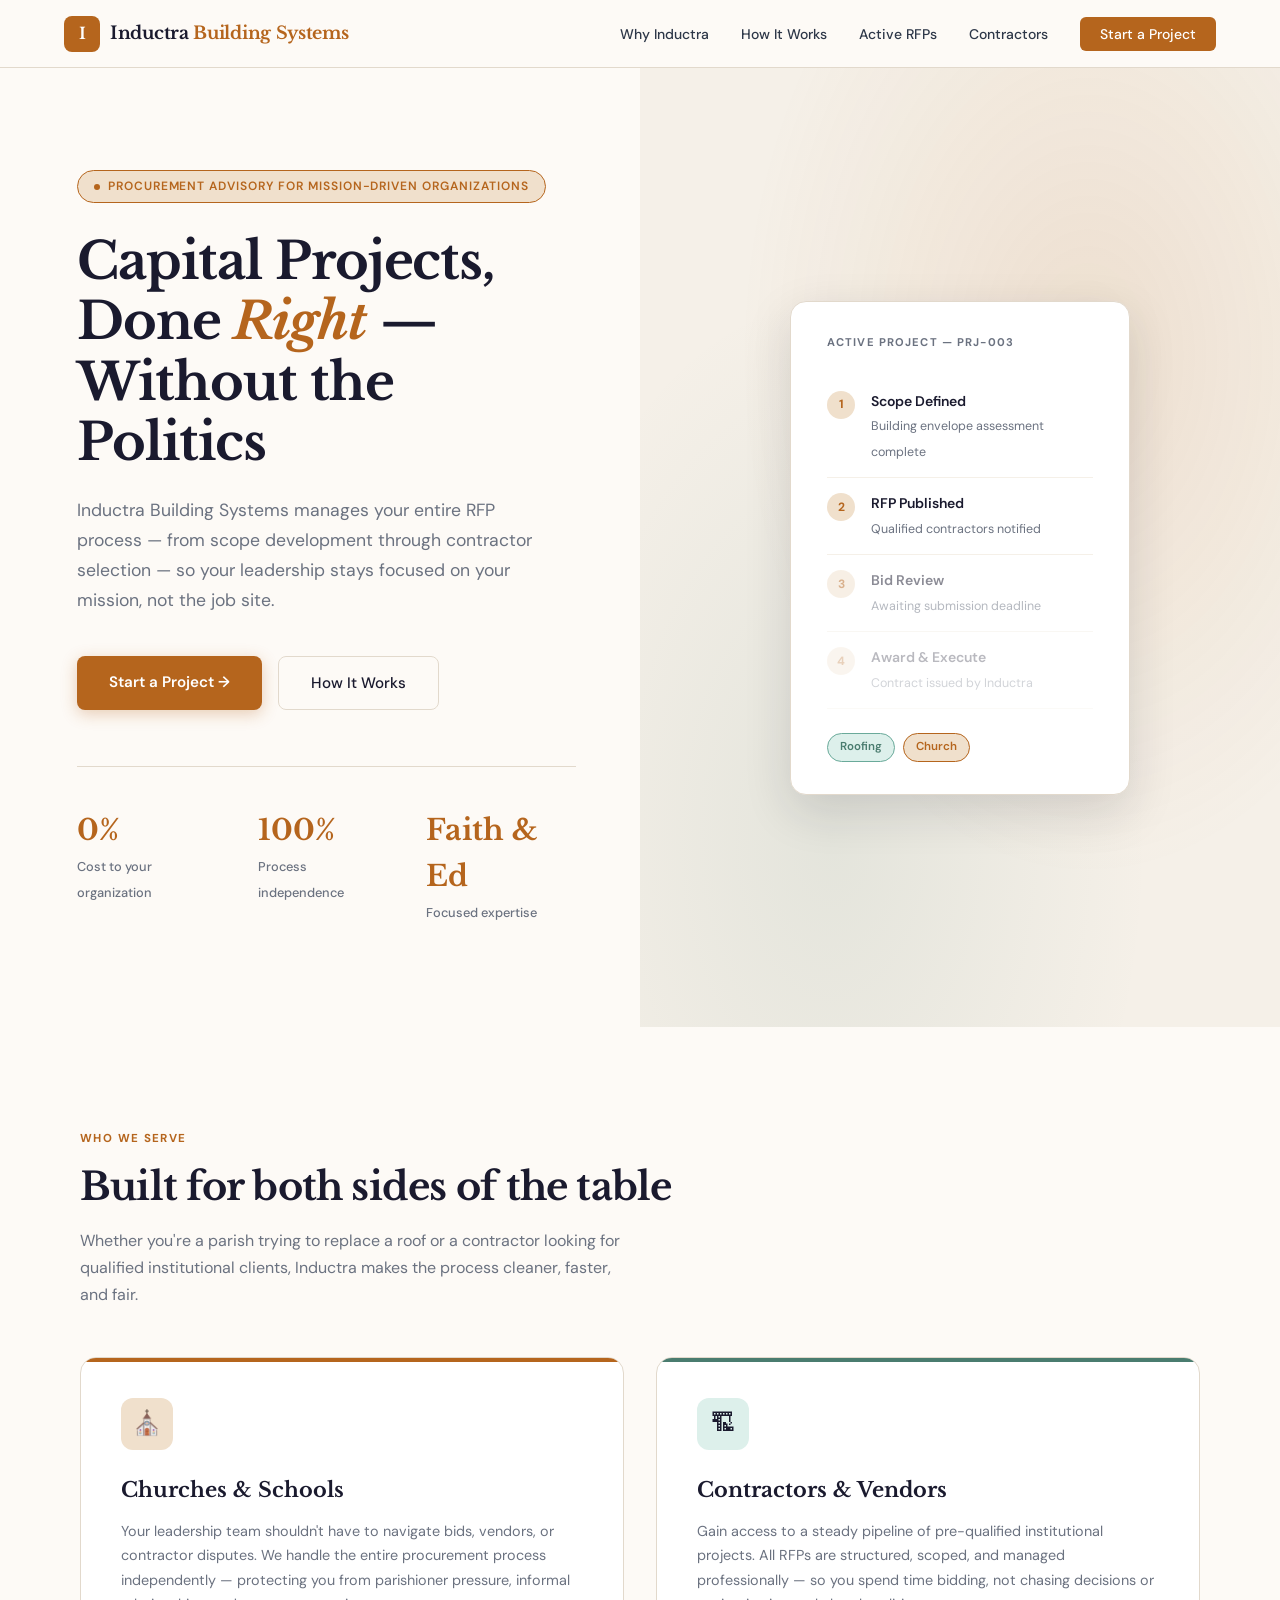
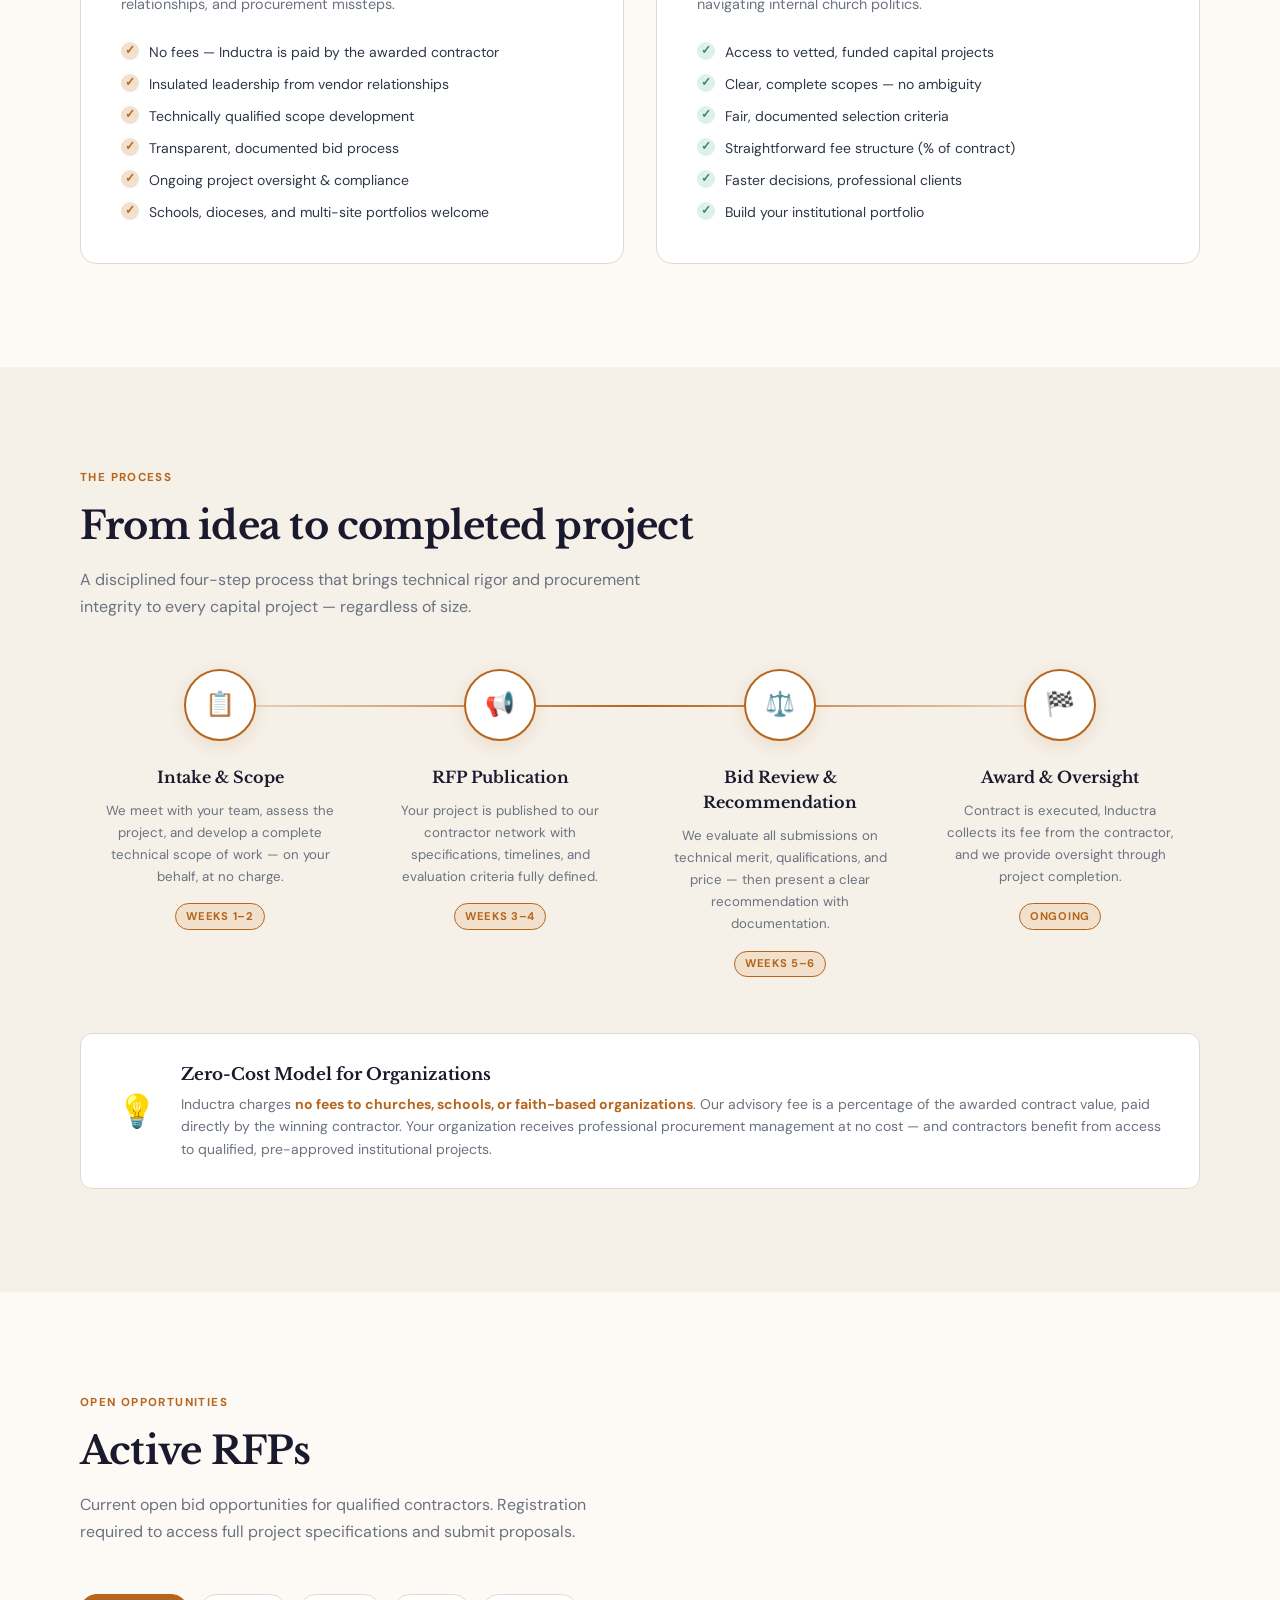
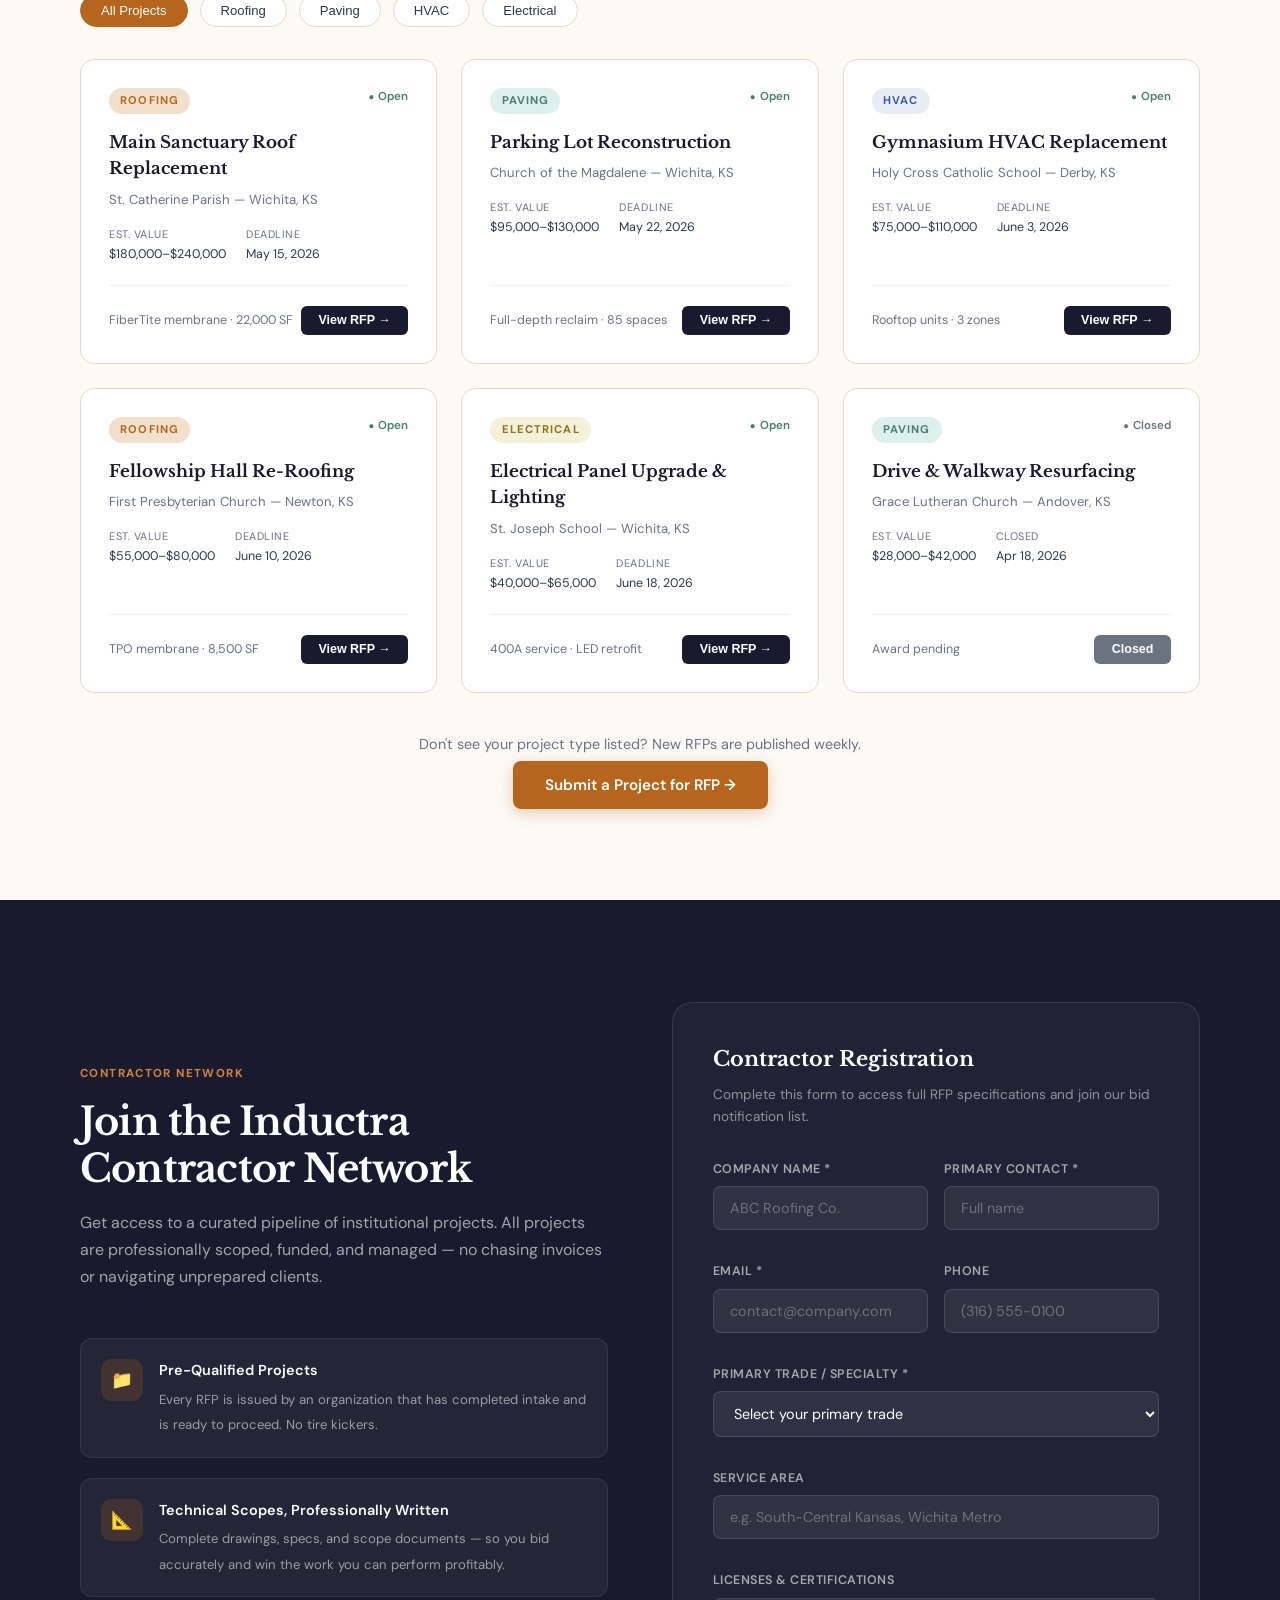
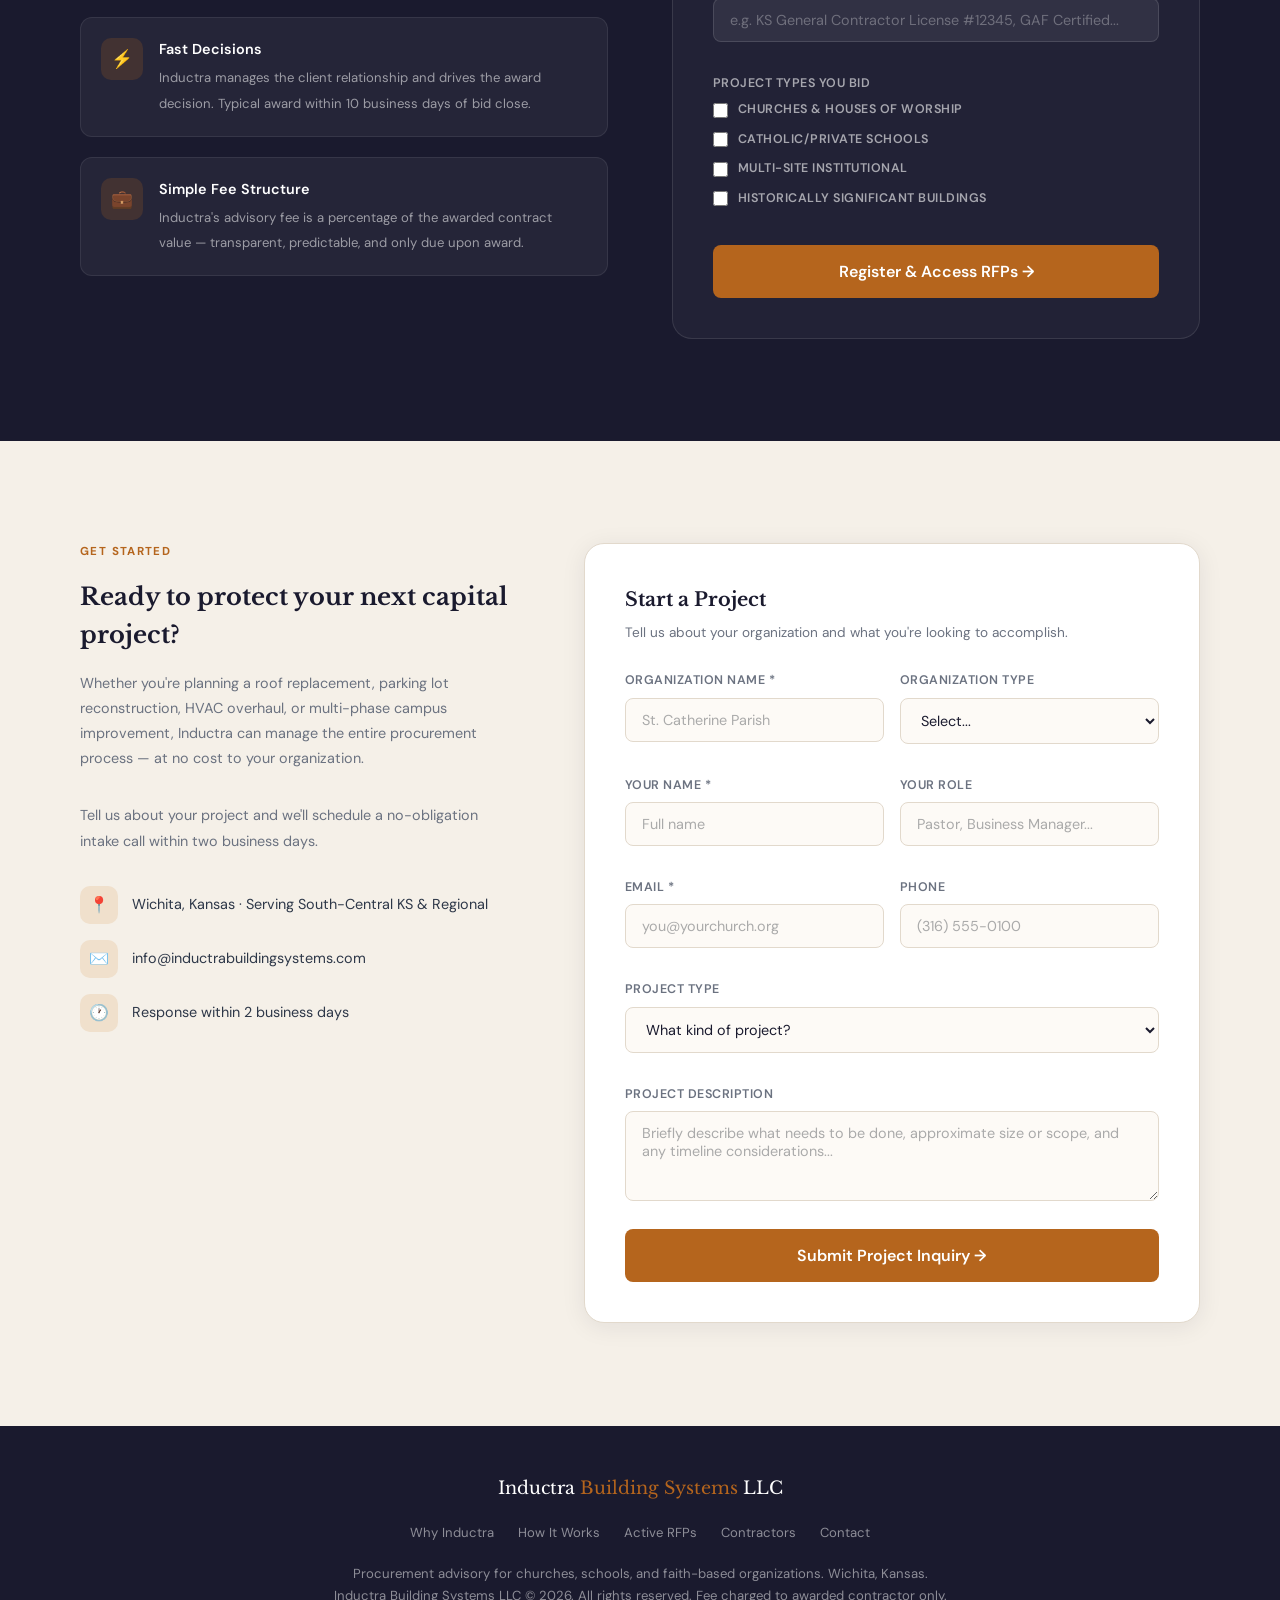
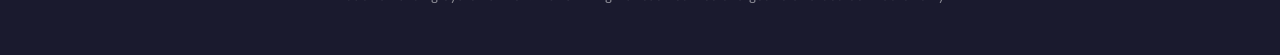
==== index.html @ 3a4c7fd3 "Rename inductra.html to index.html" ====
<!DOCTYPE html>
<html lang="en">
<head>
<meta charset="UTF-8">
<meta name="viewport" content="width=device-width, initial-scale=1.0">
<title>Inductra Building Systems | Procurement Advisory for Faith & Education</title>
<link href="https://fonts.googleapis.com/css2?family=Libre+Baskerville:ital,wght@0,400;0,700;1,400&family=DM+Sans:ital,opsz,wght@0,9..40,300;0,9..40,400;0,9..40,500;0,9..40,600;1,9..40,300&display=swap" rel="stylesheet">
<style>
  :root {
    --ink: #1a1a2e;
    --slate: #2d3748;
    --warm-white: #fdfaf6;
    --cream: #f5f0e8;
    --copper: #b5651d;
    --copper-light: #d4843a;
    --copper-pale: #f0e0cc;
    --sage: #4a7c6f;
    --sage-light: #6aaa9a;
    --sage-pale: #ddf0eb;
    --sand: #e8dcc8;
    --text-muted: #6b7280;
    --border: #e2d9cc;
    --shadow: 0 4px 24px rgba(26,26,46,0.08);
    --shadow-lg: 0 16px 48px rgba(26,26,46,0.14);
  }

  *, *::before, *::after { box-sizing: border-box; margin: 0; padding: 0; }

  html { scroll-behavior: smooth; }

  body {
    font-family: 'DM Sans', sans-serif;
    background: var(--warm-white);
    color: var(--ink);
    line-height: 1.6;
    overflow-x: hidden;
  }

  /* ─── NAV ─── */
  nav {
    position: fixed; top: 0; left: 0; right: 0; z-index: 100;
    background: rgba(253,250,246,0.94);
    backdrop-filter: blur(12px);
    border-bottom: 1px solid var(--border);
    padding: 0 clamp(1.5rem, 5vw, 4rem);
    height: 68px;
    display: flex; align-items: center; justify-content: space-between;
  }
  .nav-logo {
    display: flex; align-items: center; gap: 10px;
    text-decoration: none;
  }
  .nav-logo-mark {
    width: 36px; height: 36px;
    background: var(--copper);
    border-radius: 8px;
    display: flex; align-items: center; justify-content: center;
    color: #fff;
    font-family: 'Libre Baskerville', serif;
    font-size: 16px; font-weight: 700;
    letter-spacing: -0.5px;
  }
  .nav-logo-text {
    font-family: 'Libre Baskerville', serif;
    font-size: 1.1rem; font-weight: 700;
    color: var(--ink); letter-spacing: -0.3px;
  }
  .nav-logo-text span { color: var(--copper); }
  .nav-links {
    display: flex; align-items: center; gap: 2rem;
    list-style: none;
  }
  .nav-links a {
    text-decoration: none; color: var(--slate);
    font-size: 0.875rem; font-weight: 500;
    transition: color 0.2s;
  }
  .nav-links a:hover { color: var(--copper); }
  .nav-cta {
    background: var(--copper); color: #fff !important;
    padding: 0.5rem 1.25rem; border-radius: 6px;
    transition: background 0.2s !important;
  }
  .nav-cta:hover { background: var(--copper-light) !important; color: #fff !important; }

  /* ─── HERO ─── */
  #home {
    min-height: 100vh;
    padding: 68px 0 0;
    display: grid;
    grid-template-columns: 1fr 1fr;
    position: relative;
    overflow: hidden;
  }
  .hero-left {
    padding: clamp(4rem, 8vw, 7rem) clamp(2rem, 5vw, 5rem) clamp(4rem, 8vw, 7rem) clamp(2rem, 6vw, 7rem);
    display: flex; flex-direction: column; justify-content: center;
    position: relative; z-index: 2;
  }
  .hero-eyebrow {
    display: inline-flex; align-items: center; gap: 8px;
    background: var(--copper-pale); border: 1px solid var(--copper);
    color: var(--copper); border-radius: 100px;
    padding: 0.35rem 1rem; font-size: 0.75rem; font-weight: 600;
    letter-spacing: 0.08em; text-transform: uppercase;
    margin-bottom: 1.75rem;
    width: fit-content;
    opacity: 0; animation: fadeUp 0.7s 0.1s forwards;
  }
  .hero-eyebrow::before {
    content: ''; width: 6px; height: 6px;
    background: var(--copper); border-radius: 50%;
  }
  .hero-h1 {
    font-family: 'Libre Baskerville', serif;
    font-size: clamp(2.4rem, 4vw, 3.6rem);
    line-height: 1.18; letter-spacing: -0.02em;
    color: var(--ink); margin-bottom: 1.5rem;
    opacity: 0; animation: fadeUp 0.7s 0.2s forwards;
  }
  .hero-h1 em { color: var(--copper); font-style: italic; }
  .hero-sub {
    font-size: 1.1rem; line-height: 1.7;
    color: var(--text-muted); max-width: 460px;
    margin-bottom: 2.5rem;
    opacity: 0; animation: fadeUp 0.7s 0.35s forwards;
  }
  .hero-actions {
    display: flex; gap: 1rem; flex-wrap: wrap;
    opacity: 0; animation: fadeUp 0.7s 0.45s forwards;
  }
  .btn-primary {
    background: var(--copper); color: #fff;
    padding: 0.875rem 2rem; border-radius: 8px;
    font-size: 0.95rem; font-weight: 600;
    text-decoration: none; border: none; cursor: pointer;
    transition: background 0.2s, transform 0.15s, box-shadow 0.2s;
    box-shadow: 0 4px 16px rgba(181,101,29,0.3);
  }
  .btn-primary:hover { background: var(--copper-light); transform: translateY(-1px); box-shadow: 0 6px 20px rgba(181,101,29,0.4); }
  .btn-secondary {
    background: transparent; color: var(--ink);
    padding: 0.875rem 2rem; border-radius: 8px;
    font-size: 0.95rem; font-weight: 500;
    text-decoration: none; border: 1.5px solid var(--border);
    cursor: pointer; transition: border-color 0.2s, background 0.2s;
  }
  .btn-secondary:hover { border-color: var(--copper); background: var(--copper-pale); }

  .hero-stats {
    display: flex; gap: 2.5rem; margin-top: 3.5rem; padding-top: 2.5rem;
    border-top: 1px solid var(--border);
    opacity: 0; animation: fadeUp 0.7s 0.55s forwards;
  }
  .stat-item {}
  .stat-num {
    font-family: 'Libre Baskerville', serif;
    font-size: 1.8rem; font-weight: 700; color: var(--copper);
    display: block;
  }
  .stat-label { font-size: 0.8rem; color: var(--text-muted); font-weight: 500; }

  .hero-right {
    background: var(--cream);
    position: relative; overflow: hidden;
    display: flex; align-items: center; justify-content: center;
  }
  .hero-right::before {
    content: '';
    position: absolute; inset: 0;
    background:
      radial-gradient(ellipse at 70% 30%, rgba(181,101,29,0.12) 0%, transparent 55%),
      radial-gradient(ellipse at 30% 80%, rgba(74,124,111,0.1) 0%, transparent 50%);
  }
  .hero-visual {
    position: relative; z-index: 2;
    padding: 3rem;
    opacity: 0; animation: fadeIn 1s 0.6s forwards;
  }
  .process-card {
    background: #fff; border-radius: 16px;
    box-shadow: var(--shadow-lg);
    padding: 2rem 2.25rem; width: 340px;
    border: 1px solid var(--border);
  }
  .process-card-title {
    font-size: 0.7rem; font-weight: 700; letter-spacing: 0.1em;
    text-transform: uppercase; color: var(--text-muted);
    margin-bottom: 1.5rem;
  }
  .process-step {
    display: flex; align-items: flex-start; gap: 1rem;
    padding: 0.875rem 0;
    border-bottom: 1px solid var(--cream);
  }
  .process-step:last-child { border-bottom: none; padding-bottom: 0; }
  .step-num {
    width: 28px; height: 28px; border-radius: 50%;
    background: var(--copper-pale); color: var(--copper);
    font-size: 0.75rem; font-weight: 700;
    display: flex; align-items: center; justify-content: center;
    flex-shrink: 0; margin-top: 1px;
  }
  .step-text strong { display: block; font-size: 0.875rem; font-weight: 600; color: var(--ink); }
  .step-text span { font-size: 0.78rem; color: var(--text-muted); }
  .badge-row {
    display: flex; gap: 0.5rem; margin-top: 1.5rem;
  }
  .badge {
    background: var(--sage-pale); color: var(--sage);
    border: 1px solid var(--sage-light);
    padding: 0.25rem 0.75rem; border-radius: 100px;
    font-size: 0.72rem; font-weight: 600;
  }
  .badge.copper { background: var(--copper-pale); color: var(--copper); border-color: var(--copper); }

  /* ─── SECTION BASE ─── */
  section { padding: clamp(4rem, 8vw, 7rem) clamp(1.5rem, 5vw, 4rem); }
  .section-inner { max-width: 1120px; margin: 0 auto; }
  .section-eyebrow {
    font-size: 0.72rem; font-weight: 700; letter-spacing: 0.12em;
    text-transform: uppercase; color: var(--copper);
    margin-bottom: 1rem;
  }
  .section-h2 {
    font-family: 'Libre Baskerville', serif;
    font-size: clamp(1.9rem, 3vw, 2.7rem);
    line-height: 1.22; letter-spacing: -0.02em;
    color: var(--ink); margin-bottom: 1rem;
  }
  .section-sub {
    font-size: 1rem; color: var(--text-muted);
    max-width: 560px; line-height: 1.7;
    margin-bottom: 3rem;
  }

  /* ─── VALUE PROPS ─── */
  #about { background: var(--warm-white); }
  .audience-grid {
    display: grid; grid-template-columns: 1fr 1fr;
    gap: 2rem; margin-top: 3rem;
  }
  .audience-card {
    background: #fff; border: 1px solid var(--border);
    border-radius: 16px; padding: 2.5rem;
    position: relative; overflow: hidden;
    transition: box-shadow 0.3s, transform 0.3s;
  }
  .audience-card:hover { box-shadow: var(--shadow-lg); transform: translateY(-3px); }
  .audience-card::before {
    content: '';
    position: absolute; top: 0; left: 0; right: 0; height: 4px;
  }
  .audience-card.faith::before { background: var(--copper); }
  .audience-card.contractor::before { background: var(--sage); }
  .audience-icon {
    width: 52px; height: 52px; border-radius: 12px;
    display: flex; align-items: center; justify-content: center;
    font-size: 1.5rem; margin-bottom: 1.5rem;
  }
  .faith .audience-icon { background: var(--copper-pale); }
  .contractor .audience-icon { background: var(--sage-pale); }
  .audience-card h3 {
    font-family: 'Libre Baskerville', serif;
    font-size: 1.3rem; margin-bottom: 0.75rem; color: var(--ink);
  }
  .audience-card p { font-size: 0.9rem; color: var(--text-muted); line-height: 1.7; margin-bottom: 1.5rem; }
  .benefit-list { list-style: none; display: flex; flex-direction: column; gap: 0.6rem; }
  .benefit-list li {
    display: flex; align-items: flex-start; gap: 0.6rem;
    font-size: 0.875rem; color: var(--slate);
  }
  .benefit-list li::before {
    content: '✓'; font-weight: 700; font-size: 0.75rem;
    width: 18px; height: 18px; border-radius: 50%;
    display: flex; align-items: center; justify-content: center;
    flex-shrink: 0; margin-top: 1px;
  }
  .faith .benefit-list li::before { background: var(--copper-pale); color: var(--copper); }
  .contractor .benefit-list li::before { background: var(--sage-pale); color: var(--sage); }

  /* ─── HOW IT WORKS ─── */
  #how-it-works { background: var(--cream); }
  .steps-grid {
    display: grid; grid-template-columns: repeat(4, 1fr);
    gap: 0; position: relative;
  }
  .steps-grid::before {
    content: '';
    position: absolute; top: 36px; left: 10%; right: 10%; height: 2px;
    background: linear-gradient(90deg, var(--copper-pale), var(--copper), var(--copper-pale));
    z-index: 0;
  }
  .how-step {
    padding: 0 1.5rem; position: relative; z-index: 1;
    text-align: center;
    opacity: 0; animation: fadeUp 0.6s forwards;
  }
  .how-step:nth-child(1) { animation-delay: 0.1s; }
  .how-step:nth-child(2) { animation-delay: 0.25s; }
  .how-step:nth-child(3) { animation-delay: 0.4s; }
  .how-step:nth-child(4) { animation-delay: 0.55s; }
  .step-circle {
    width: 72px; height: 72px; border-radius: 50%;
    background: #fff; border: 2px solid var(--copper);
    display: flex; align-items: center; justify-content: center;
    margin: 0 auto 1.5rem;
    font-size: 1.5rem;
    box-shadow: 0 4px 16px rgba(181,101,29,0.15);
  }
  .how-step h4 {
    font-family: 'Libre Baskerville', serif;
    font-size: 1rem; margin-bottom: 0.6rem; color: var(--ink);
  }
  .how-step p { font-size: 0.83rem; color: var(--text-muted); line-height: 1.65; }
  .how-step .step-tag {
    display: inline-block; margin-top: 1rem;
    background: var(--copper-pale); color: var(--copper);
    border: 1px solid var(--copper); padding: 0.2rem 0.65rem;
    border-radius: 100px; font-size: 0.7rem; font-weight: 700;
    letter-spacing: 0.06em; text-transform: uppercase;
  }
  .fee-note {
    margin-top: 3.5rem; background: #fff;
    border: 1px solid var(--border); border-radius: 12px;
    padding: 1.75rem 2.25rem;
    display: flex; align-items: center; gap: 1.5rem;
  }
  .fee-icon { font-size: 2rem; flex-shrink: 0; }
  .fee-note h4 {
    font-family: 'Libre Baskerville', serif;
    font-size: 1.05rem; margin-bottom: 0.25rem; color: var(--ink);
  }
  .fee-note p { font-size: 0.875rem; color: var(--text-muted); line-height: 1.6; }
  .fee-note strong { color: var(--copper); }

  /* ─── ACTIVE RFPs ─── */
  #rfps { background: var(--warm-white); }
  .rfp-filters {
    display: flex; gap: 0.75rem; margin-bottom: 2rem; flex-wrap: wrap;
  }
  .filter-btn {
    padding: 0.5rem 1.25rem; border-radius: 100px;
    border: 1.5px solid var(--border);
    background: #fff; color: var(--slate);
    font-size: 0.82rem; font-weight: 500; cursor: pointer;
    transition: all 0.2s;
  }
  .filter-btn.active, .filter-btn:hover {
    background: var(--copper); border-color: var(--copper); color: #fff;
  }
  .rfp-grid { display: grid; grid-template-columns: repeat(3, 1fr); gap: 1.5rem; }
  .rfp-card {
    background: #fff; border: 1px solid var(--border);
    border-radius: 14px; padding: 1.75rem;
    transition: box-shadow 0.25s, transform 0.25s;
    display: flex; flex-direction: column;
  }
  .rfp-card:hover { box-shadow: var(--shadow-lg); transform: translateY(-2px); }
  .rfp-header { display: flex; justify-content: space-between; align-items: flex-start; margin-bottom: 1rem; }
  .rfp-category {
    font-size: 0.7rem; font-weight: 700; letter-spacing: 0.1em;
    text-transform: uppercase; padding: 0.25rem 0.7rem;
    border-radius: 100px;
  }
  .cat-roofing { background: var(--copper-pale); color: var(--copper); }
  .cat-paving { background: var(--sage-pale); color: var(--sage); }
  .cat-hvac { background: #e8edf5; color: #3b5b9c; }
  .cat-electrical { background: #f5f0d8; color: #8a7020; }
  .rfp-status {
    font-size: 0.72rem; font-weight: 600;
    display: flex; align-items: center; gap: 4px;
  }
  .status-open { color: var(--sage); }
  .status-open::before { content: '●'; font-size: 0.6rem; }
  .status-closed { color: var(--text-muted); }
  .status-closed::before { content: '●'; font-size: 0.6rem; }
  .rfp-card h4 {
    font-family: 'Libre Baskerville', serif;
    font-size: 1.05rem; margin-bottom: 0.35rem; color: var(--ink);
  }
  .rfp-org { font-size: 0.82rem; color: var(--text-muted); margin-bottom: 1rem; }
  .rfp-meta { display: flex; gap: 1.25rem; margin-bottom: 1.25rem; }
  .rfp-meta-item { font-size: 0.78rem; color: var(--slate); }
  .rfp-meta-item span { display: block; font-size: 0.68rem; color: var(--text-muted); text-transform: uppercase; letter-spacing: 0.05em; margin-bottom: 2px; }
  .rfp-card-footer { margin-top: auto; padding-top: 1.25rem; border-top: 1px solid var(--cream); display: flex; justify-content: space-between; align-items: center; }
  .rfp-scope { font-size: 0.78rem; color: var(--text-muted); }
  .btn-rfp {
    background: var(--ink); color: #fff;
    padding: 0.45rem 1.1rem; border-radius: 6px;
    font-size: 0.78rem; font-weight: 600; text-decoration: none;
    border: none; cursor: pointer;
    transition: background 0.2s;
  }
  .btn-rfp:hover { background: var(--copper); }
  .rfp-cta-row { margin-top: 2.5rem; text-align: center; }
  .rfp-cta-row p { font-size: 0.9rem; color: var(--text-muted); margin-bottom: 1rem; }

  /* ─── CONTRACTOR PORTAL ─── */
  #contractors { background: var(--ink); color: #fff; }
  #contractors .section-eyebrow { color: var(--copper-light); }
  #contractors .section-h2 { color: #fff; }
  #contractors .section-sub { color: rgba(255,255,255,0.6); }
  .contractor-layout { display: grid; grid-template-columns: 1fr 1fr; gap: 4rem; align-items: center; }
  .contractor-left {}
  .contractor-perks { display: flex; flex-direction: column; gap: 1.25rem; margin-top: 2rem; }
  .perk-row {
    display: flex; align-items: flex-start; gap: 1rem;
    background: rgba(255,255,255,0.05); border-radius: 12px;
    padding: 1.25rem; border: 1px solid rgba(255,255,255,0.08);
  }
  .perk-icon {
    width: 42px; height: 42px; border-radius: 10px;
    background: rgba(181,101,29,0.2); color: var(--copper-light);
    display: flex; align-items: center; justify-content: center;
    font-size: 1.1rem; flex-shrink: 0;
  }
  .perk-text strong { display: block; font-size: 0.9rem; font-weight: 600; margin-bottom: 0.2rem; }
  .perk-text span { font-size: 0.82rem; color: rgba(255,255,255,0.55); line-height: 1.5; }

  .reg-form {
    background: rgba(255,255,255,0.04);
    border: 1px solid rgba(255,255,255,0.1);
    border-radius: 20px; padding: 2.5rem;
  }
  .reg-form h3 {
    font-family: 'Libre Baskerville', serif;
    font-size: 1.3rem; margin-bottom: 0.5rem; color: #fff;
  }
  .reg-form p { font-size: 0.85rem; color: rgba(255,255,255,0.5); margin-bottom: 2rem; }
  .form-row { display: grid; grid-template-columns: 1fr 1fr; gap: 1rem; }
  .form-group { display: flex; flex-direction: column; gap: 0.4rem; margin-bottom: 1rem; }
  .form-group.full { grid-column: 1 / -1; }
  .form-group label { font-size: 0.78rem; font-weight: 600; color: rgba(255,255,255,0.6); letter-spacing: 0.04em; text-transform: uppercase; }
  .form-group input, .form-group select, .form-group textarea {
    background: rgba(255,255,255,0.07); border: 1px solid rgba(255,255,255,0.12);
    border-radius: 8px; padding: 0.75rem 1rem;
    color: #fff; font-size: 0.9rem; font-family: 'DM Sans', sans-serif;
    transition: border-color 0.2s;
    outline: none;
  }
  .form-group input::placeholder, .form-group textarea::placeholder { color: rgba(255,255,255,0.3); }
  .form-group select option { background: var(--ink); color: #fff; }
  .form-group input:focus, .form-group select:focus, .form-group textarea:focus {
    border-color: var(--copper);
  }
  .form-group textarea { resize: vertical; min-height: 90px; }
  .checkbox-group { display: flex; flex-direction: column; gap: 0.6rem; }
  .checkbox-item {
    display: flex; align-items: center; gap: 0.6rem;
    font-size: 0.85rem; color: rgba(255,255,255,0.7); cursor: pointer;
  }
  .checkbox-item input[type="checkbox"] { accent-color: var(--copper); width: 15px; height: 15px; cursor: pointer; }
  .btn-submit {
    width: 100%; background: var(--copper); color: #fff;
    padding: 1rem; border-radius: 8px; border: none;
    font-size: 1rem; font-weight: 600; cursor: pointer;
    margin-top: 1.25rem;
    transition: background 0.2s, transform 0.15s;
    font-family: 'DM Sans', sans-serif;
  }
  .btn-submit:hover { background: var(--copper-light); transform: translateY(-1px); }

  /* ─── CONTACT ─── */
  #contact { background: var(--cream); }
  .contact-layout { display: grid; grid-template-columns: 1fr 1.4fr; gap: 4rem; align-items: start; }
  .contact-info h3 {
    font-family: 'Libre Baskerville', serif;
    font-size: 1.5rem; margin-bottom: 1rem; color: var(--ink);
  }
  .contact-info p { font-size: 0.9rem; color: var(--text-muted); line-height: 1.75; margin-bottom: 2rem; }
  .contact-details { display: flex; flex-direction: column; gap: 1rem; }
  .contact-item {
    display: flex; align-items: center; gap: 0.875rem;
    font-size: 0.9rem; color: var(--slate);
  }
  .contact-item-icon {
    width: 38px; height: 38px; border-radius: 10px;
    background: var(--copper-pale); color: var(--copper);
    display: flex; align-items: center; justify-content: center;
    font-size: 1rem; flex-shrink: 0;
  }
  .contact-form-wrap {
    background: #fff; border: 1px solid var(--border);
    border-radius: 20px; padding: 2.5rem;
    box-shadow: var(--shadow);
  }
  .contact-form-wrap h3 {
    font-family: 'Libre Baskerville', serif;
    font-size: 1.2rem; margin-bottom: 0.4rem; color: var(--ink);
  }
  .contact-form-wrap > p { font-size: 0.85rem; color: var(--text-muted); margin-bottom: 1.75rem; }
  .light-group label { color: var(--text-muted) !important; }
  .light-group input, .light-group select, .light-group textarea {
    background: var(--warm-white) !important;
    border: 1px solid var(--border) !important;
    color: var(--ink) !important;
  }
  .light-group input::placeholder, .light-group textarea::placeholder { color: #aaa !important; }
  .light-group select option { background: #fff; color: var(--ink); }
  .light-group input:focus, .light-group select:focus, .light-group textarea:focus { border-color: var(--copper) !important; }
  .btn-submit-light {
    width: 100%; background: var(--copper); color: #fff;
    padding: 1rem; border-radius: 8px; border: none;
    font-size: 1rem; font-weight: 600; cursor: pointer;
    margin-top: 0.75rem;
    transition: background 0.2s, transform 0.15s;
    font-family: 'DM Sans', sans-serif;
  }
  .btn-submit-light:hover { background: var(--copper-light); transform: translateY(-1px); }

  /* ─── FOOTER ─── */
  footer {
    background: var(--ink); color: rgba(255,255,255,0.5);
    padding: 3rem clamp(1.5rem, 5vw, 4rem);
    text-align: center;
  }
  .footer-inner { max-width: 1120px; margin: 0 auto; }
  .footer-logo {
    font-family: 'Libre Baskerville', serif;
    font-size: 1.1rem; color: #fff; margin-bottom: 0.75rem;
  }
  .footer-logo span { color: var(--copper); }
  footer p { font-size: 0.82rem; line-height: 1.7; }
  .footer-links { display: flex; gap: 1.5rem; justify-content: center; margin: 1.25rem 0; flex-wrap: wrap; }
  .footer-links a { color: rgba(255,255,255,0.5); text-decoration: none; font-size: 0.82rem; transition: color 0.2s; }
  .footer-links a:hover { color: var(--copper-light); }

  /* ─── ANIMATIONS ─── */
  @keyframes fadeUp {
    from { opacity: 0; transform: translateY(20px); }
    to   { opacity: 1; transform: translateY(0); }
  }
  @keyframes fadeIn {
    from { opacity: 0; }
    to   { opacity: 1; }
  }

  /* ─── RESPONSIVE ─── */
  @media (max-width: 900px) {
    #home { grid-template-columns: 1fr; }
    .hero-right { display: none; }
    .audience-grid { grid-template-columns: 1fr; }
    .steps-grid { grid-template-columns: 1fr 1fr; }
    .steps-grid::before { display: none; }
    .rfp-grid { grid-template-columns: 1fr 1fr; }
    .contractor-layout { grid-template-columns: 1fr; }
    .contact-layout { grid-template-columns: 1fr; }
    .form-row { grid-template-columns: 1fr; }
    nav .nav-links { display: none; }
  }
  @media (max-width: 600px) {
    .steps-grid { grid-template-columns: 1fr; }
    .rfp-grid { grid-template-columns: 1fr; }
    .hero-stats { flex-wrap: wrap; gap: 1.5rem; }
  }

  /* ─── MODAL ─── */
  .modal-overlay {
    display: none; position: fixed; inset: 0;
    background: rgba(26,26,46,0.7); backdrop-filter: blur(4px);
    z-index: 200; align-items: center; justify-content: center;
  }
  .modal-overlay.open { display: flex; }
  .modal {
    background: #fff; border-radius: 20px;
    padding: 2.5rem; max-width: 500px; width: 90%;
    box-shadow: var(--shadow-lg);
    position: relative;
  }
  .modal-close {
    position: absolute; top: 1.25rem; right: 1.25rem;
    background: var(--cream); border: none; border-radius: 50%;
    width: 32px; height: 32px; cursor: pointer;
    font-size: 1rem; color: var(--slate);
    display: flex; align-items: center; justify-content: center;
  }
  .modal h3 {
    font-family: 'Libre Baskerville', serif;
    font-size: 1.3rem; margin-bottom: 0.5rem;
  }
  .modal p { font-size: 0.875rem; color: var(--text-muted); margin-bottom: 1.5rem; }

  /* Toast */
  .toast {
    position: fixed; bottom: 2rem; right: 2rem;
    background: var(--ink); color: #fff;
    padding: 1rem 1.5rem; border-radius: 10px;
    font-size: 0.875rem; font-weight: 500;
    box-shadow: var(--shadow-lg);
    display: none; z-index: 300;
    animation: fadeUp 0.3s;
  }
  .toast.show { display: block; }
  .toast span { color: var(--copper-light); }
</style>
</head>
<body>

<!-- NAV -->
<nav>
  <a href="#home" class="nav-logo">
    <div class="nav-logo-mark">I</div>
    <span class="nav-logo-text">Inductra <span>Building Systems</span></span>
  </a>
  <ul class="nav-links">
    <li><a href="#about">Why Inductra</a></li>
    <li><a href="#how-it-works">How It Works</a></li>
    <li><a href="#rfps">Active RFPs</a></li>
    <li><a href="#contractors">Contractors</a></li>
    <li><a href="#contact" class="nav-cta">Start a Project</a></li>
  </ul>
</nav>

<!-- HERO -->
<section id="home">
  <div class="hero-left">
    <div class="hero-eyebrow">Procurement Advisory for Mission-Driven Organizations</div>
    <h1 class="hero-h1">Capital Projects, Done <em>Right</em> — Without the Politics</h1>
    <p class="hero-sub">Inductra Building Systems manages your entire RFP process — from scope development through contractor selection — so your leadership stays focused on your mission, not the job site.</p>
    <div class="hero-actions">
      <a href="#contact" class="btn-primary">Start a Project →</a>
      <a href="#how-it-works" class="btn-secondary">How It Works</a>
    </div>
    <div class="hero-stats">
      <div class="stat-item">
        <span class="stat-num">0%</span>
        <span class="stat-label">Cost to your organization</span>
      </div>
      <div class="stat-item">
        <span class="stat-num">100%</span>
        <span class="stat-label">Process independence</span>
      </div>
      <div class="stat-item">
        <span class="stat-num">Faith &amp; Ed</span>
        <span class="stat-label">Focused expertise</span>
      </div>
    </div>
  </div>
  <div class="hero-right">
    <div class="hero-visual">
      <div class="process-card">
        <div class="process-card-title">Active Project — PRJ-003</div>
        <div class="process-step">
          <div class="step-num">1</div>
          <div class="step-text">
            <strong>Scope Defined</strong>
            <span>Building envelope assessment complete</span>
          </div>
        </div>
        <div class="process-step">
          <div class="step-num">2</div>
          <div class="step-text">
            <strong>RFP Published</strong>
            <span>Qualified contractors notified</span>
          </div>
        </div>
        <div class="process-step" style="opacity:0.5;">
          <div class="step-num">3</div>
          <div class="step-text">
            <strong>Bid Review</strong>
            <span>Awaiting submission deadline</span>
          </div>
        </div>
        <div class="process-step" style="opacity:0.3;">
          <div class="step-num">4</div>
          <div class="step-text">
            <strong>Award &amp; Execute</strong>
            <span>Contract issued by Inductra</span>
          </div>
        </div>
        <div class="badge-row">
          <span class="badge">Roofing</span>
          <span class="badge copper">Church</span>
        </div>
      </div>
    </div>
  </div>
</section>

<!-- WHY INDUCTRA -->
<section id="about">
  <div class="section-inner">
    <div class="section-eyebrow">Who We Serve</div>
    <h2 class="section-h2">Built for both sides of the table</h2>
    <p class="section-sub">Whether you're a parish trying to replace a roof or a contractor looking for qualified institutional clients, Inductra makes the process cleaner, faster, and fair.</p>

    <div class="audience-grid">
      <div class="audience-card faith">
        <div class="audience-icon">⛪</div>
        <h3>Churches &amp; Schools</h3>
        <p>Your leadership team shouldn't have to navigate bids, vendors, or contractor disputes. We handle the entire procurement process independently — protecting you from parishioner pressure, informal relationships, and procurement missteps.</p>
        <ul class="benefit-list">
          <li>No fees — Inductra is paid by the awarded contractor</li>
          <li>Insulated leadership from vendor relationships</li>
          <li>Technically qualified scope development</li>
          <li>Transparent, documented bid process</li>
          <li>Ongoing project oversight &amp; compliance</li>
          <li>Schools, dioceses, and multi-site portfolios welcome</li>
        </ul>
      </div>
      <div class="audience-card contractor">
        <div class="audience-icon">🏗</div>
        <h3>Contractors &amp; Vendors</h3>
        <p>Gain access to a steady pipeline of pre-qualified institutional projects. All RFPs are structured, scoped, and managed professionally — so you spend time bidding, not chasing decisions or navigating internal church politics.</p>
        <ul class="benefit-list">
          <li>Access to vetted, funded capital projects</li>
          <li>Clear, complete scopes — no ambiguity</li>
          <li>Fair, documented selection criteria</li>
          <li>Straightforward fee structure (% of contract)</li>
          <li>Faster decisions, professional clients</li>
          <li>Build your institutional portfolio</li>
        </ul>
      </div>
    </div>
  </div>
</section>

<!-- HOW IT WORKS -->
<section id="how-it-works">
  <div class="section-inner">
    <div class="section-eyebrow">The Process</div>
    <h2 class="section-h2">From idea to completed project</h2>
    <p class="section-sub">A disciplined four-step process that brings technical rigor and procurement integrity to every capital project — regardless of size.</p>

    <div class="steps-grid">
      <div class="how-step">
        <div class="step-circle">📋</div>
        <h4>Intake &amp; Scope</h4>
        <p>We meet with your team, assess the project, and develop a complete technical scope of work — on your behalf, at no charge.</p>
        <span class="step-tag">Weeks 1–2</span>
      </div>
      <div class="how-step">
        <div class="step-circle">📢</div>
        <h4>RFP Publication</h4>
        <p>Your project is published to our contractor network with specifications, timelines, and evaluation criteria fully defined.</p>
        <span class="step-tag">Weeks 3–4</span>
      </div>
      <div class="how-step">
        <div class="step-circle">⚖️</div>
        <h4>Bid Review &amp; Recommendation</h4>
        <p>We evaluate all submissions on technical merit, qualifications, and price — then present a clear recommendation with documentation.</p>
        <span class="step-tag">Weeks 5–6</span>
      </div>
      <div class="how-step">
        <div class="step-circle">🏁</div>
        <h4>Award &amp; Oversight</h4>
        <p>Contract is executed, Inductra collects its fee from the contractor, and we provide oversight through project completion.</p>
        <span class="step-tag">Ongoing</span>
      </div>
    </div>

    <div class="fee-note">
      <div class="fee-icon">💡</div>
      <div>
        <h4>Zero-Cost Model for Organizations</h4>
        <p>Inductra charges <strong>no fees to churches, schools, or faith-based organizations</strong>. Our advisory fee is a percentage of the awarded contract value, paid directly by the winning contractor. Your organization receives professional procurement management at no cost — and contractors benefit from access to qualified, pre-approved institutional projects.</p>
      </div>
    </div>
  </div>
</section>

<!-- ACTIVE RFPs -->
<section id="rfps">
  <div class="section-inner">
    <div class="section-eyebrow">Open Opportunities</div>
    <h2 class="section-h2">Active RFPs</h2>
    <p class="section-sub">Current open bid opportunities for qualified contractors. Registration required to access full project specifications and submit proposals.</p>

    <div class="rfp-filters">
      <button class="filter-btn active" onclick="filterRFPs('all', this)">All Projects</button>
      <button class="filter-btn" onclick="filterRFPs('roofing', this)">Roofing</button>
      <button class="filter-btn" onclick="filterRFPs('paving', this)">Paving</button>
      <button class="filter-btn" onclick="filterRFPs('hvac', this)">HVAC</button>
      <button class="filter-btn" onclick="filterRFPs('electrical', this)">Electrical</button>
    </div>

    <div class="rfp-grid" id="rfp-grid">

      <div class="rfp-card" data-category="roofing">
        <div class="rfp-header">
          <span class="rfp-category cat-roofing">Roofing</span>
          <span class="rfp-status status-open">Open</span>
        </div>
        <h4>Main Sanctuary Roof Replacement</h4>
        <div class="rfp-org">St. Catherine Parish — Wichita, KS</div>
        <div class="rfp-meta">
          <div class="rfp-meta-item"><span>Est. Value</span>$180,000–$240,000</div>
          <div class="rfp-meta-item"><span>Deadline</span>May 15, 2026</div>
        </div>
        <div class="rfp-card-footer">
          <span class="rfp-scope">FiberTite membrane · 22,000 SF</span>
          <button class="btn-rfp" onclick="openRFPModal('PRJ-001')">View RFP →</button>
        </div>
      </div>

      <div class="rfp-card" data-category="paving">
        <div class="rfp-header">
          <span class="rfp-category cat-paving">Paving</span>
          <span class="rfp-status status-open">Open</span>
        </div>
        <h4>Parking Lot Reconstruction</h4>
        <div class="rfp-org">Church of the Magdalene — Wichita, KS</div>
        <div class="rfp-meta">
          <div class="rfp-meta-item"><span>Est. Value</span>$95,000–$130,000</div>
          <div class="rfp-meta-item"><span>Deadline</span>May 22, 2026</div>
        </div>
        <div class="rfp-card-footer">
          <span class="rfp-scope">Full-depth reclaim · 85 spaces</span>
          <button class="btn-rfp" onclick="openRFPModal('PRJ-002')">View RFP →</button>
        </div>
      </div>

      <div class="rfp-card" data-category="hvac">
        <div class="rfp-header">
          <span class="rfp-category cat-hvac">HVAC</span>
          <span class="rfp-status status-open">Open</span>
        </div>
        <h4>Gymnasium HVAC Replacement</h4>
        <div class="rfp-org">Holy Cross Catholic School — Derby, KS</div>
        <div class="rfp-meta">
          <div class="rfp-meta-item"><span>Est. Value</span>$75,000–$110,000</div>
          <div class="rfp-meta-item"><span>Deadline</span>June 3, 2026</div>
        </div>
        <div class="rfp-card-footer">
          <span class="rfp-scope">Rooftop units · 3 zones</span>
          <button class="btn-rfp" onclick="openRFPModal('PRJ-003')">View RFP →</button>
        </div>
      </div>

      <div class="rfp-card" data-category="roofing">
        <div class="rfp-header">
          <span class="rfp-category cat-roofing">Roofing</span>
          <span class="rfp-status status-open">Open</span>
        </div>
        <h4>Fellowship Hall Re-Roofing</h4>
        <div class="rfp-org">First Presbyterian Church — Newton, KS</div>
        <div class="rfp-meta">
          <div class="rfp-meta-item"><span>Est. Value</span>$55,000–$80,000</div>
          <div class="rfp-meta-item"><span>Deadline</span>June 10, 2026</div>
        </div>
        <div class="rfp-card-footer">
          <span class="rfp-scope">TPO membrane · 8,500 SF</span>
          <button class="btn-rfp" onclick="openRFPModal('PRJ-004')">View RFP →</button>
        </div>
      </div>

      <div class="rfp-card" data-category="electrical">
        <div class="rfp-header">
          <span class="rfp-category cat-electrical">Electrical</span>
          <span class="rfp-status status-open">Open</span>
        </div>
        <h4>Electrical Panel Upgrade &amp; Lighting</h4>
        <div class="rfp-org">St. Joseph School — Wichita, KS</div>
        <div class="rfp-meta">
          <div class="rfp-meta-item"><span>Est. Value</span>$40,000–$65,000</div>
          <div class="rfp-meta-item"><span>Deadline</span>June 18, 2026</div>
        </div>
        <div class="rfp-card-footer">
          <span class="rfp-scope">400A service · LED retrofit</span>
          <button class="btn-rfp" onclick="openRFPModal('PRJ-005')">View RFP →</button>
        </div>
      </div>

      <div class="rfp-card" data-category="paving">
        <div class="rfp-header">
          <span class="rfp-category cat-paving">Paving</span>
          <span class="rfp-status status-closed">Closed</span>
        </div>
        <h4>Drive &amp; Walkway Resurfacing</h4>
        <div class="rfp-org">Grace Lutheran Church — Andover, KS</div>
        <div class="rfp-meta">
          <div class="rfp-meta-item"><span>Est. Value</span>$28,000–$42,000</div>
          <div class="rfp-meta-item"><span>Closed</span>Apr 18, 2026</div>
        </div>
        <div class="rfp-card-footer">
          <span class="rfp-scope">Award pending</span>
          <button class="btn-rfp" style="background:var(--text-muted); cursor:default;">Closed</button>
        </div>
      </div>

    </div>

    <div class="rfp-cta-row">
      <p>Don't see your project type listed? New RFPs are published weekly.</p>
      <a href="#contact" class="btn-primary">Submit a Project for RFP →</a>
    </div>
  </div>
</section>

<!-- CONTRACTOR PORTAL -->
<section id="contractors">
  <div class="section-inner">
    <div class="contractor-layout">
      <div class="contractor-left">
        <div class="section-eyebrow">Contractor Network</div>
        <h2 class="section-h2">Join the Inductra Contractor Network</h2>
        <p class="section-sub">Get access to a curated pipeline of institutional projects. All projects are professionally scoped, funded, and managed — no chasing invoices or navigating unprepared clients.</p>

        <div class="contractor-perks">
          <div class="perk-row">
            <div class="perk-icon">📁</div>
            <div class="perk-text">
              <strong>Pre-Qualified Projects</strong>
              <span>Every RFP is issued by an organization that has completed intake and is ready to proceed. No tire kickers.</span>
            </div>
          </div>
          <div class="perk-row">
            <div class="perk-icon">📐</div>
            <div class="perk-text">
              <strong>Technical Scopes, Professionally Written</strong>
              <span>Complete drawings, specs, and scope documents — so you bid accurately and win the work you can perform profitably.</span>
            </div>
          </div>
          <div class="perk-row">
            <div class="perk-icon">⚡</div>
            <div class="perk-text">
              <strong>Fast Decisions</strong>
              <span>Inductra manages the client relationship and drives the award decision. Typical award within 10 business days of bid close.</span>
            </div>
          </div>
          <div class="perk-row">
            <div class="perk-icon">💼</div>
            <div class="perk-text">
              <strong>Simple Fee Structure</strong>
              <span>Inductra's advisory fee is a percentage of the awarded contract value — transparent, predictable, and only due upon award.</span>
            </div>
          </div>
        </div>
      </div>

      <div class="reg-form">
        <h3>Contractor Registration</h3>
        <p>Complete this form to access full RFP specifications and join our bid notification list.</p>
        <div class="form-row">
          <div class="form-group">
            <label>Company Name *</label>
            <input type="text" placeholder="ABC Roofing Co.">
          </div>
          <div class="form-group">
            <label>Primary Contact *</label>
            <input type="text" placeholder="Full name">
          </div>
          <div class="form-group">
            <label>Email *</label>
            <input type="email" placeholder="contact@company.com">
          </div>
          <div class="form-group">
            <label>Phone</label>
            <input type="tel" placeholder="(316) 555-0100">
          </div>
          <div class="form-group full">
            <label>Primary Trade / Specialty *</label>
            <select>
              <option value="" disabled selected>Select your primary trade</option>
              <option>Roofing</option>
              <option>Paving / Concrete</option>
              <option>HVAC</option>
              <option>Electrical</option>
              <option>General Contractor</option>
              <option>Plumbing</option>
              <option>Masonry / Tuckpointing</option>
              <option>Other</option>
            </select>
          </div>
          <div class="form-group full">
            <label>Service Area</label>
            <input type="text" placeholder="e.g. South-Central Kansas, Wichita Metro">
          </div>
          <div class="form-group full">
            <label>Licenses &amp; Certifications</label>
            <input type="text" placeholder="e.g. KS General Contractor License #12345, GAF Certified...">
          </div>
          <div class="form-group full">
            <label>Project Types You Bid</label>
            <div class="checkbox-group">
              <label class="checkbox-item"><input type="checkbox"> Churches &amp; Houses of Worship</label>
              <label class="checkbox-item"><input type="checkbox"> Catholic/Private Schools</label>
              <label class="checkbox-item"><input type="checkbox"> Multi-Site Institutional</label>
              <label class="checkbox-item"><input type="checkbox"> Historically Significant Buildings</label>
            </div>
          </div>
        </div>
        <button class="btn-submit" onclick="submitForm('contractor')">Register &amp; Access RFPs →</button>
      </div>
    </div>
  </div>
</section>

<!-- CONTACT / START A PROJECT -->
<section id="contact">
  <div class="section-inner">
    <div class="contact-layout">
      <div class="contact-info">
        <div class="section-eyebrow">Get Started</div>
        <h3>Ready to protect your next capital project?</h3>
        <p>Whether you're planning a roof replacement, parking lot reconstruction, HVAC overhaul, or multi-phase campus improvement, Inductra can manage the entire procurement process — at no cost to your organization.</p>
        <p>Tell us about your project and we'll schedule a no-obligation intake call within two business days.</p>
        <div class="contact-details">
          <div class="contact-item">
            <div class="contact-item-icon">📍</div>
            <span>Wichita, Kansas · Serving South-Central KS &amp; Regional</span>
          </div>
          <div class="contact-item">
            <div class="contact-item-icon">✉️</div>
            <span>info@inductrabuildingsystems.com</span>
          </div>
          <div class="contact-item">
            <div class="contact-item-icon">🕐</div>
            <span>Response within 2 business days</span>
          </div>
        </div>
      </div>

      <div class="contact-form-wrap">
        <h3>Start a Project</h3>
        <p>Tell us about your organization and what you're looking to accomplish.</p>
        <div class="form-row">
          <div class="form-group light-group">
            <label>Organization Name *</label>
            <input type="text" placeholder="St. Catherine Parish">
          </div>
          <div class="form-group light-group">
            <label>Organization Type</label>
            <select>
              <option value="" disabled selected>Select...</option>
              <option>Catholic Parish</option>
              <option>Protestant Church</option>
              <option>Catholic School</option>
              <option>Private/Faith School</option>
              <option>Diocese / Archdiocese</option>
              <option>Other Nonprofit</option>
            </select>
          </div>
          <div class="form-group light-group">
            <label>Your Name *</label>
            <input type="text" placeholder="Full name">
          </div>
          <div class="form-group light-group">
            <label>Your Role</label>
            <input type="text" placeholder="Pastor, Business Manager...">
          </div>
          <div class="form-group light-group">
            <label>Email *</label>
            <input type="email" placeholder="you@yourchurch.org">
          </div>
          <div class="form-group light-group">
            <label>Phone</label>
            <input type="tel" placeholder="(316) 555-0100">
          </div>
          <div class="form-group light-group full">
            <label>Project Type</label>
            <select>
              <option value="" disabled selected>What kind of project?</option>
              <option>Roofing</option>
              <option>Paving / Parking Lot</option>
              <option>HVAC</option>
              <option>Electrical</option>
              <option>Multi-Trade / Campus</option>
              <option>Not Sure Yet</option>
            </select>
          </div>
          <div class="form-group light-group full">
            <label>Project Description</label>
            <textarea placeholder="Briefly describe what needs to be done, approximate size or scope, and any timeline considerations..."></textarea>
          </div>
        </div>
        <button class="btn-submit-light" onclick="submitForm('contact')">Submit Project Inquiry →</button>
      </div>
    </div>
  </div>
</section>

<!-- FOOTER -->
<footer>
  <div class="footer-inner">
    <div class="footer-logo">Inductra <span>Building Systems</span> LLC</div>
    <div class="footer-links">
      <a href="#about">Why Inductra</a>
      <a href="#how-it-works">How It Works</a>
      <a href="#rfps">Active RFPs</a>
      <a href="#contractors">Contractors</a>
      <a href="#contact">Contact</a>
    </div>
    <p>Procurement advisory for churches, schools, and faith-based organizations. Wichita, Kansas.<br>
    Inductra Building Systems LLC &copy; 2026. All rights reserved. Fee charged to awarded contractor only.</p>
  </div>
</footer>

<!-- RFP MODAL -->
<div class="modal-overlay" id="rfp-modal">
  <div class="modal">
    <button class="modal-close" onclick="closeModal()">✕</button>
    <h3 id="modal-title">Project Details</h3>
    <p id="modal-body"></p>
    <a href="#contractors" class="btn-primary" onclick="closeModal()" style="display:inline-block;margin-top:0.5rem;">Register to Access Full RFP →</a>
  </div>
</div>

<!-- TOAST -->
<div class="toast" id="toast">
  <span id="toast-msg">✓ Submitted successfully</span> — we'll be in touch shortly.
</div>

<script>
  // Filter RFPs
  function filterRFPs(cat, btn) {
    document.querySelectorAll('.filter-btn').forEach(b => b.classList.remove('active'));
    btn.classList.add('active');
    document.querySelectorAll('.rfp-card').forEach(card => {
      card.style.display = (cat === 'all' || card.dataset.category === cat) ? 'flex' : 'none';
    });
  }

  // RFP Modal data
  const rfpData = {
    'PRJ-001': {
      title: 'PRJ-001 · Sanctuary Roof Replacement — St. Catherine Parish',
      body: 'Full replacement of main sanctuary roof. Scope includes removal of existing 3-ply built-up system, installation of FiberTite KEE membrane over new insulation, and all associated flashing. Est. 22,000 SF. Pre-bid walk scheduled. Full specifications, drawings, and evaluation criteria available upon contractor registration.'
    },
    'PRJ-002': {
      title: 'PRJ-002 · Parking Lot Reconstruction — Church of the Magdalene',
      body: 'Full-depth reclaim and reconstruction of primary parking facility. 85 spaces plus drive lanes. Scope includes milling, base repair, new binder and surface course, striping, and ADA compliance upgrades. Full specifications and geotech report available upon contractor registration.'
    },
    'PRJ-003': {
      title: 'PRJ-003 · Gymnasium HVAC Replacement — Holy Cross Catholic School',
      body: 'Replacement of (3) aging rooftop units serving the gymnasium and adjacent corridors. Includes ductwork modifications, controls upgrade, and commissioning. School-year scheduling constraints apply. Full mechanical drawings available upon contractor registration.'
    },
    'PRJ-004': {
      title: 'PRJ-004 · Fellowship Hall Re-Roofing — First Presbyterian',
      body: 'Re-roofing of fellowship hall addition. TPO membrane over existing substrate with new edge metal and penetration flashings. Approximately 8,500 SF. Coordination with active building use required. Full specifications available upon contractor registration.'
    },
    'PRJ-005': {
      title: 'PRJ-005 · Electrical Panel Upgrade — St. Joseph School',
      body: 'Service upgrade from 200A to 400A, panel replacement, and LED lighting retrofit for classrooms and common areas. Work to be performed during summer break. Full electrical drawings and load calculations available upon contractor registration.'
    }
  };

  function openRFPModal(id) {
    const d = rfpData[id];
    document.getElementById('modal-title').textContent = d.title;
    document.getElementById('modal-body').textContent = d.body;
    document.getElementById('rfp-modal').classList.add('open');
  }

  function closeModal() {
    document.getElementById('rfp-modal').classList.remove('open');
  }

  document.getElementById('rfp-modal').addEventListener('click', function(e) {
    if (e.target === this) closeModal();
  });

  // Form submit
  function submitForm(type) {
    const msg = type === 'contractor' ? 'Registration received' : 'Project inquiry received';
    document.getElementById('toast-msg').textContent = '✓ ' + msg;
    const t = document.getElementById('toast');
    t.classList.add('show');
    setTimeout(() => t.classList.remove('show'), 4000);
  }

  // Scroll animation
  const observer = new IntersectionObserver((entries) => {
    entries.forEach(e => {
      if (e.isIntersecting) {
        e.target.style.opacity = '1';
        e.target.style.transform = 'translateY(0)';
      }
    });
  }, { threshold: 0.1 });

  document.querySelectorAll('.audience-card, .rfp-card, .perk-row, .fee-note').forEach(el => {
    el.style.opacity = '0';
    el.style.transform = 'translateY(16px)';
    el.style.transition = 'opacity 0.5s ease, transform 0.5s ease';
    observer.observe(el);
  });
</script>
</body>
</html>
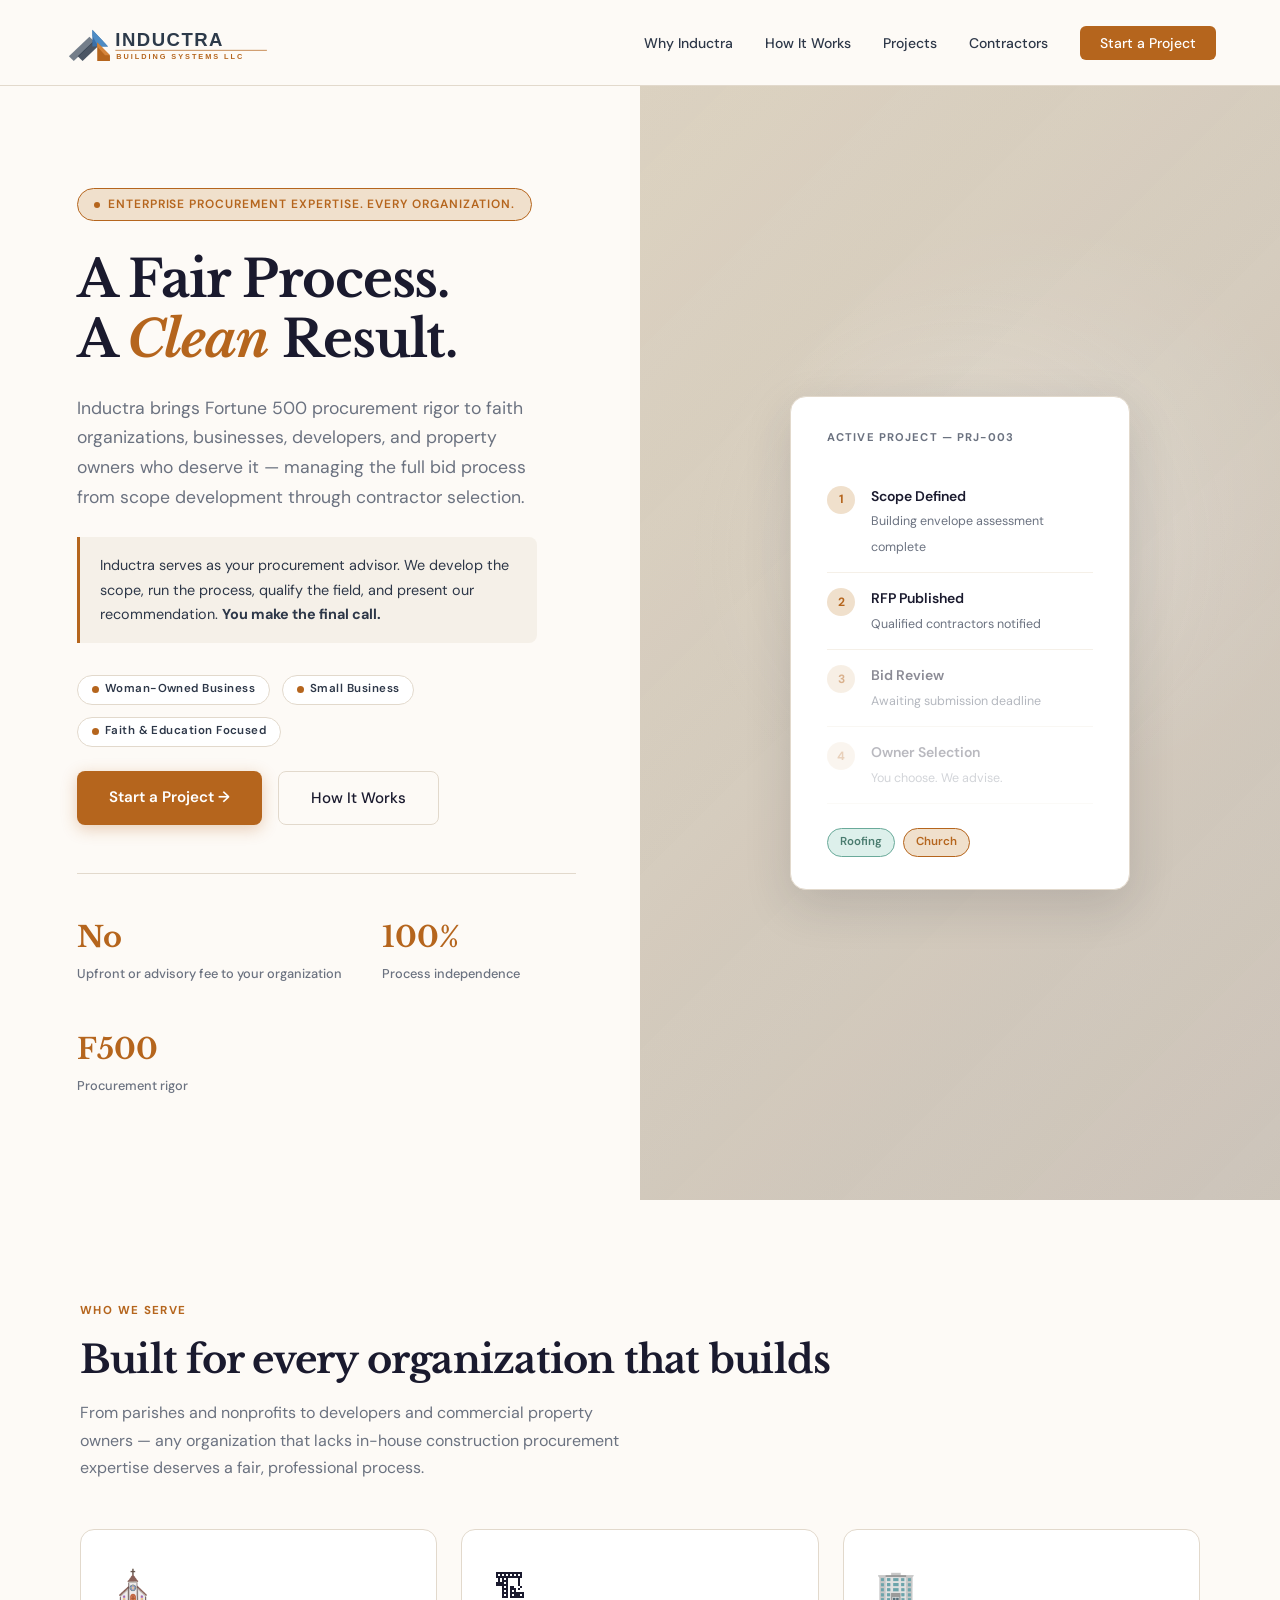
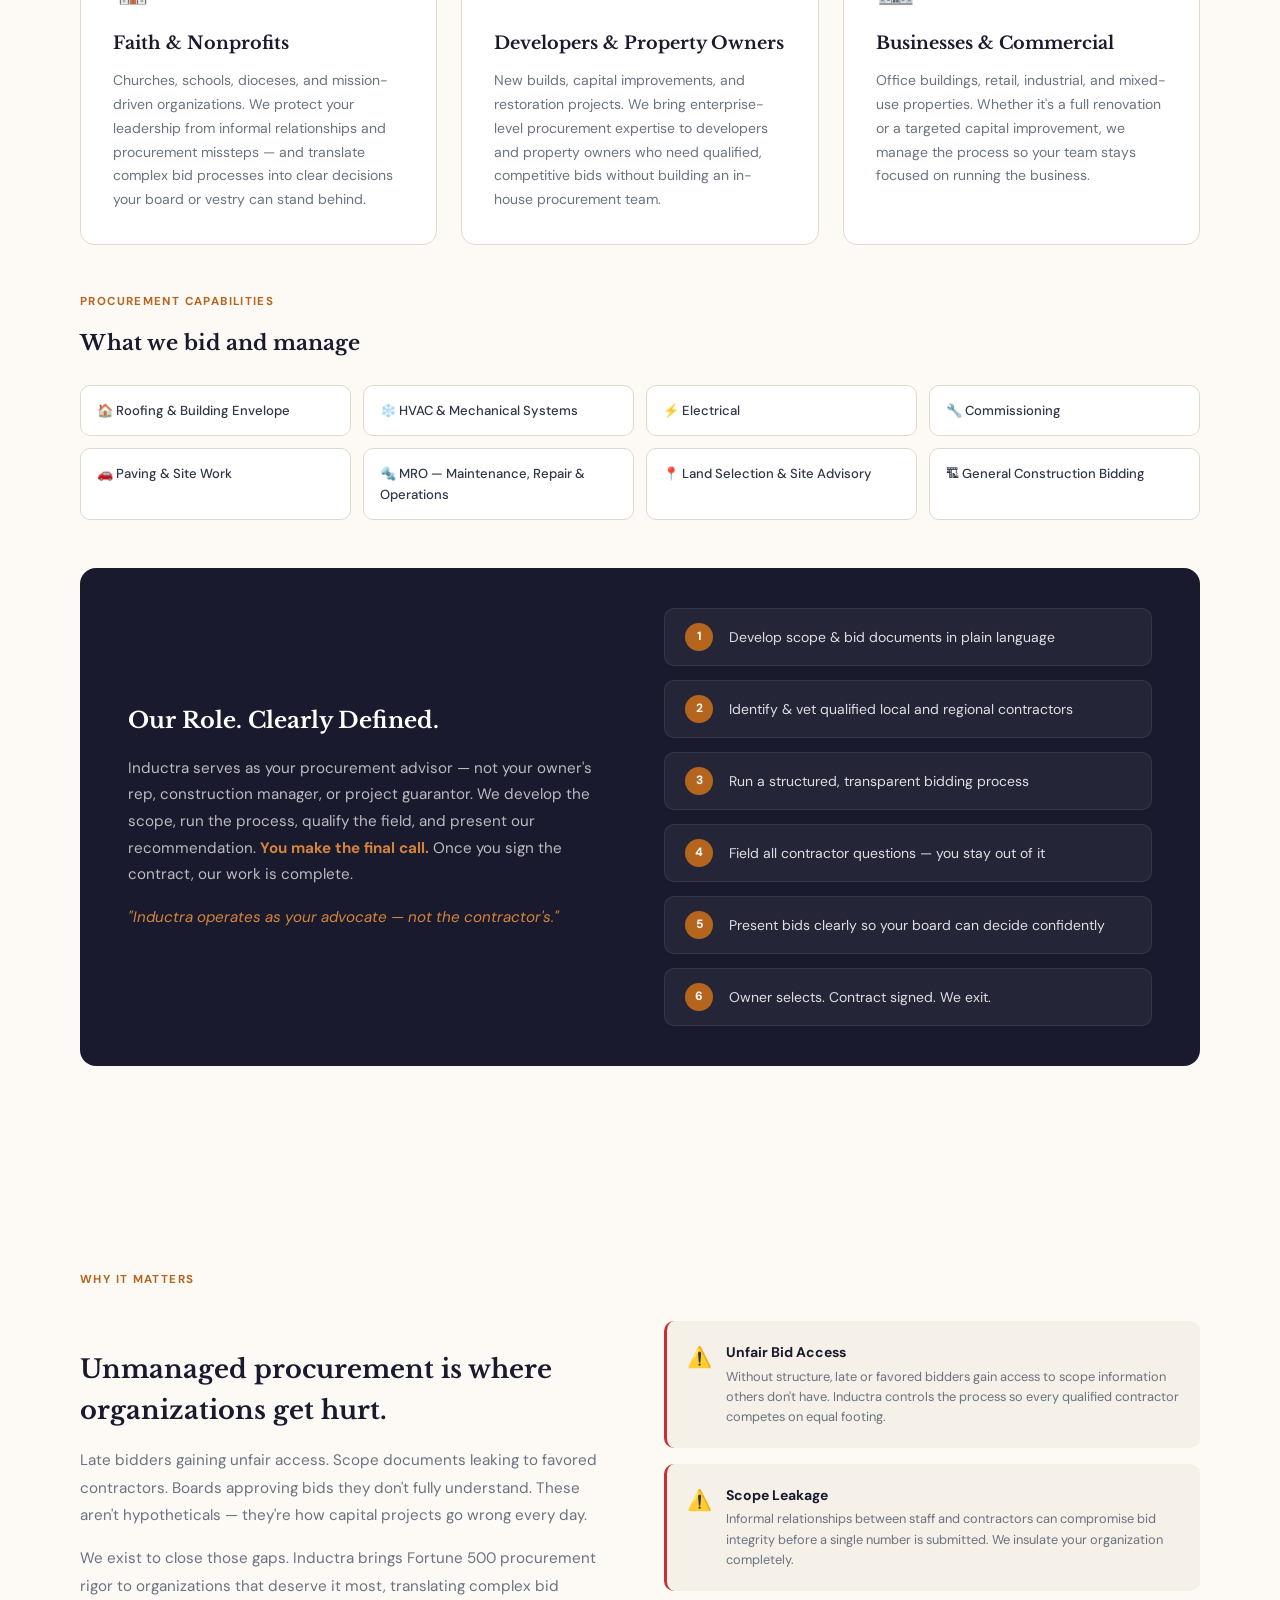
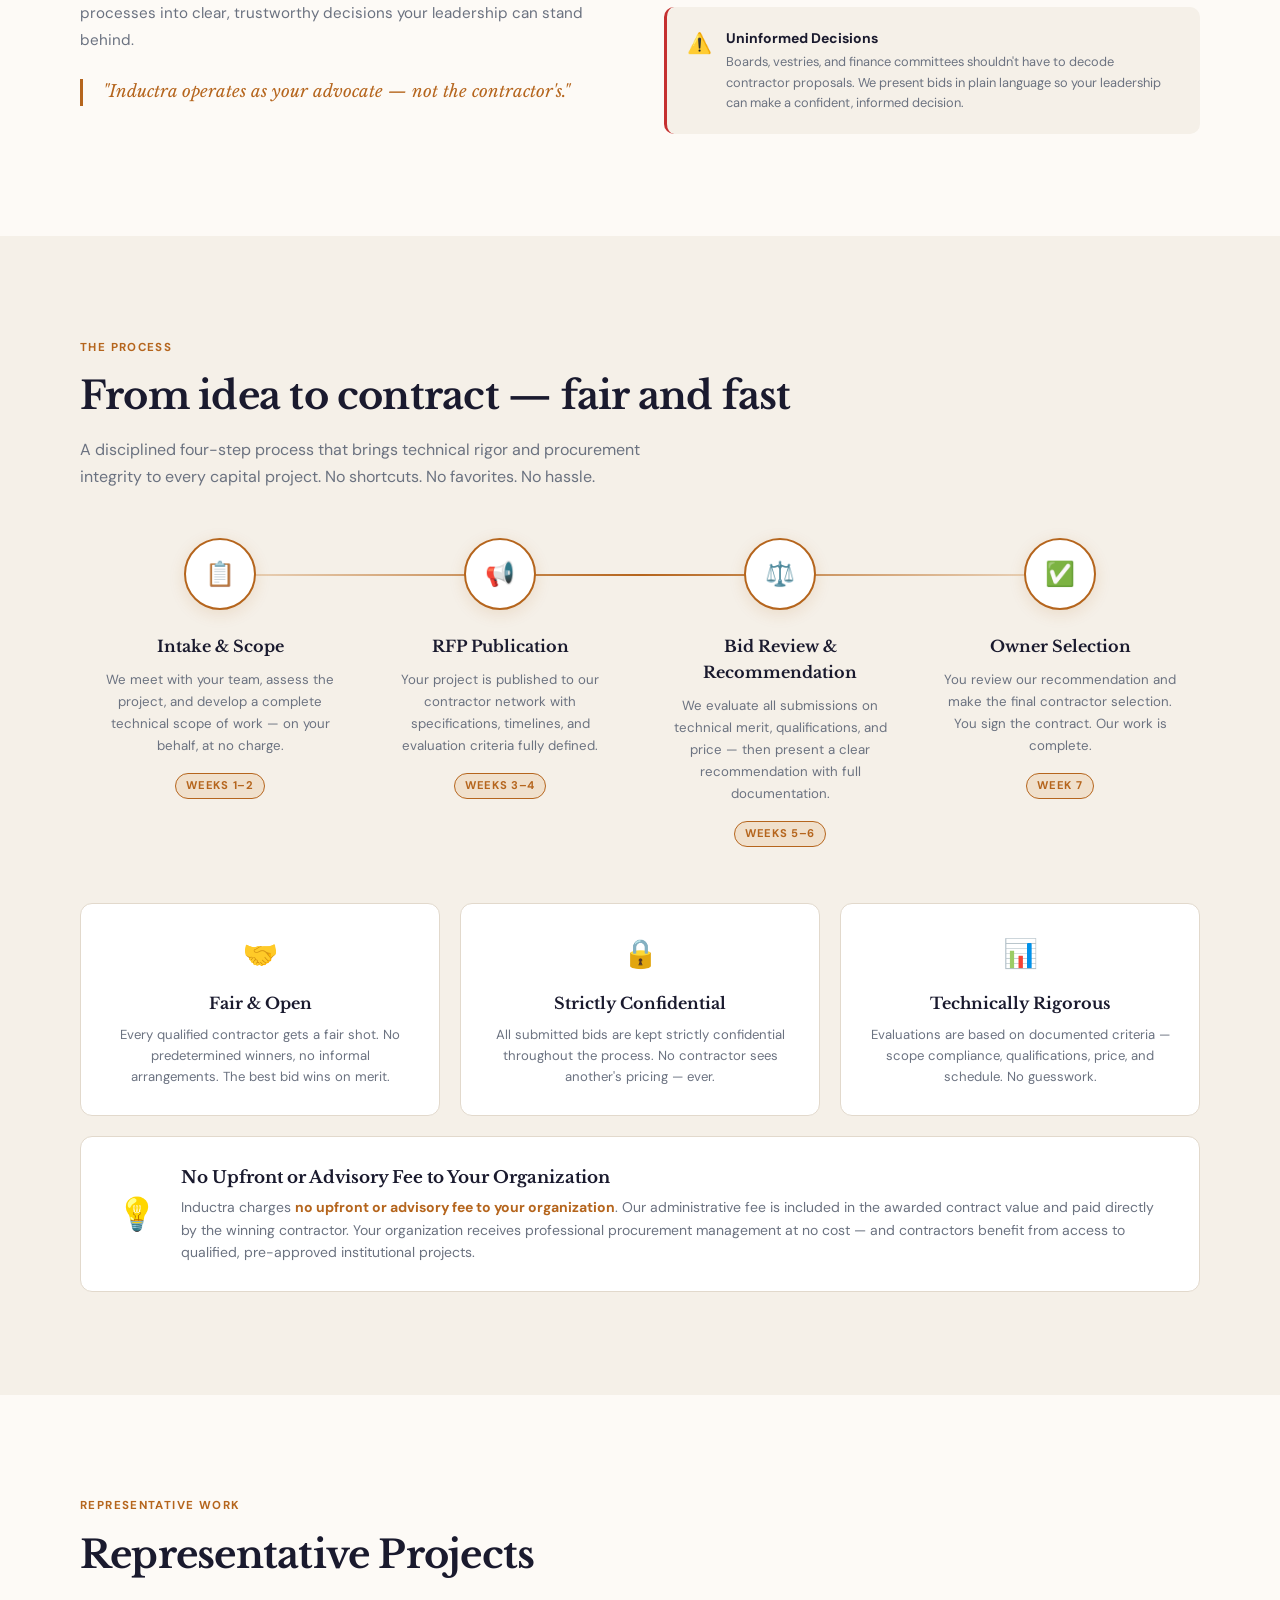
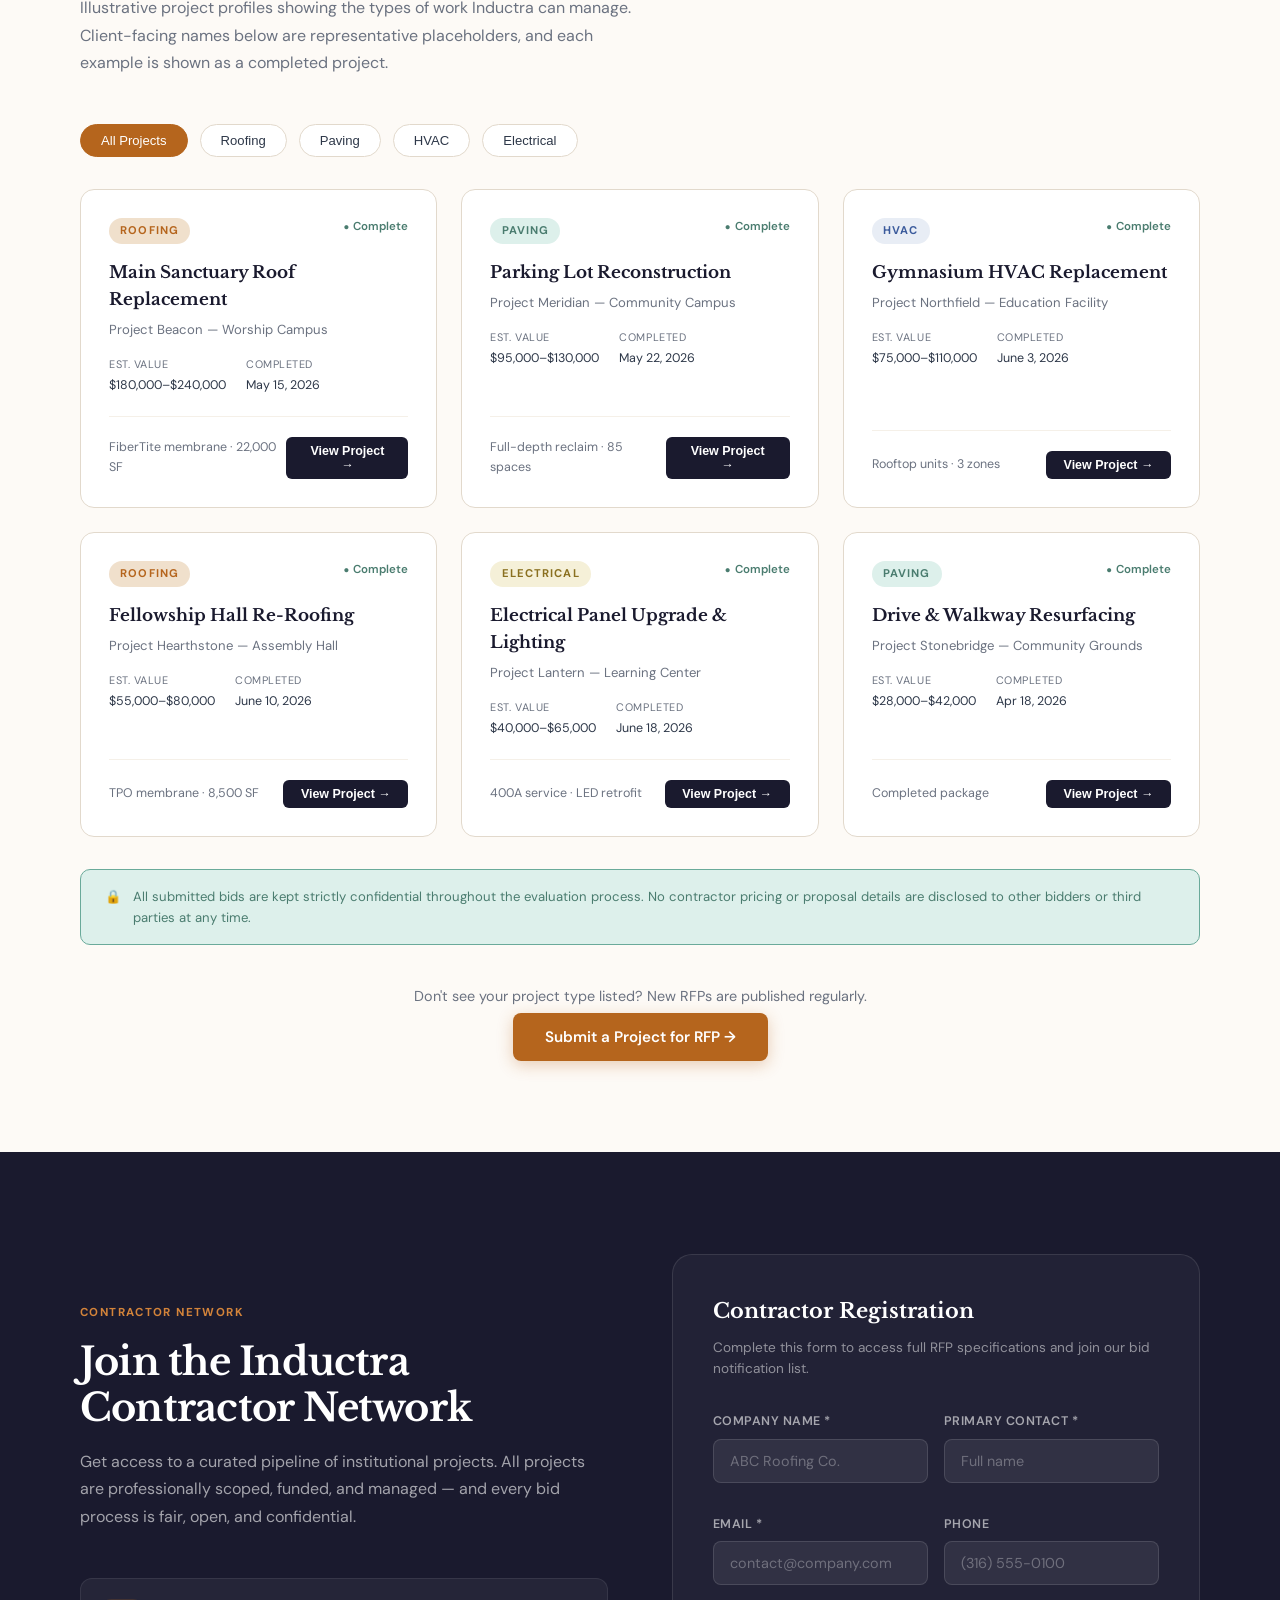
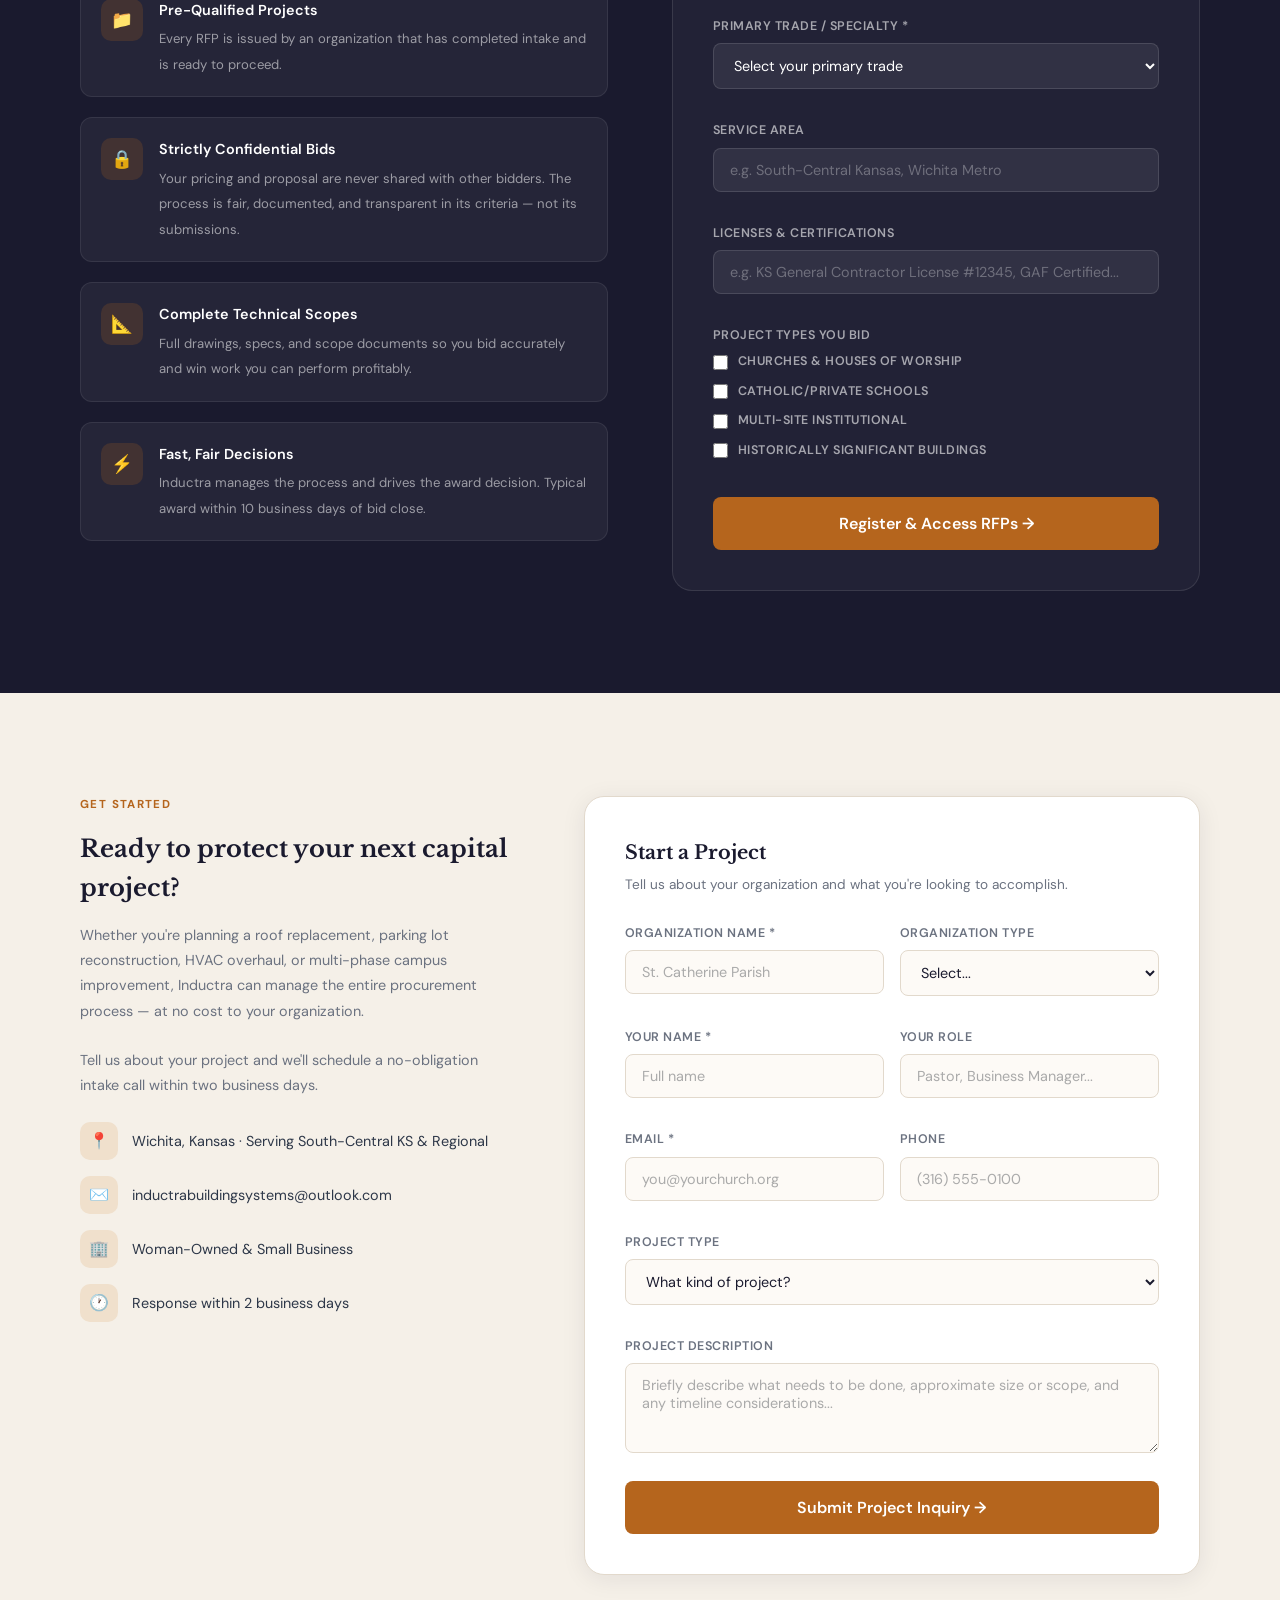
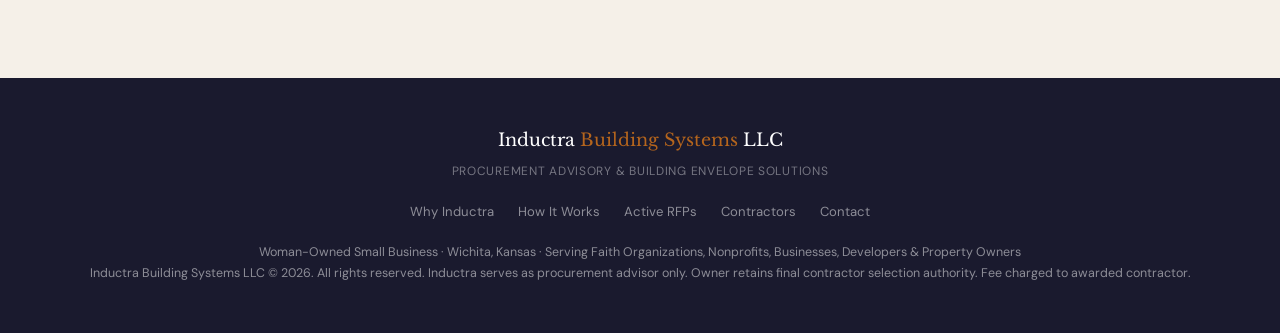
==== commit 9e25feb3: "Add files via upload" ====
--- a/index.html
+++ b/index.html
@@ -3,7 +3,7 @@
 <head>
 <meta charset="UTF-8">
 <meta name="viewport" content="width=device-width, initial-scale=1.0">
-<title>Inductra Building Systems | Procurement Advisory for Faith & Education</title>
+<title>Inductra Building Systems | Procurement Advisory & Building Envelope Solutions</title>
 <link href="https://fonts.googleapis.com/css2?family=Libre+Baskerville:ital,wght@0,400;0,700;1,400&family=DM+Sans:ital,opsz,wght@0,9..40,300;0,9..40,400;0,9..40,500;0,9..40,600;1,9..40,300&display=swap" rel="stylesheet">
 <style>
   :root {
@@ -25,9 +25,7 @@
   }
 
   *, *::before, *::after { box-sizing: border-box; margin: 0; padding: 0; }
-
   html { scroll-behavior: smooth; }
-
   body {
     font-family: 'DM Sans', sans-serif;
     background: var(--warm-white);
@@ -50,22 +48,21 @@
     display: flex; align-items: center; gap: 10px;
     text-decoration: none;
   }
-  .nav-logo-mark {
-    width: 36px; height: 36px;
-    background: var(--copper);
-    border-radius: 8px;
-    display: flex; align-items: center; justify-content: center;
-    color: #fff;
+  .nav-logo-text {
+    display: flex; flex-direction: column;
+  }
+  .nav-logo-name {
     font-family: 'Libre Baskerville', serif;
-    font-size: 16px; font-weight: 700;
-    letter-spacing: -0.5px;
-  }
-  .nav-logo-text {
-    font-family: 'Libre Baskerville', serif;
-    font-size: 1.1rem; font-weight: 700;
+    font-size: 1.05rem; font-weight: 700;
     color: var(--ink); letter-spacing: -0.3px;
-  }
-  .nav-logo-text span { color: var(--copper); }
+    line-height: 1.1;
+  }
+  .nav-logo-name span { color: var(--copper); }
+  .nav-logo-sub {
+    font-size: 0.6rem; color: var(--text-muted);
+    letter-spacing: 0.07em; text-transform: uppercase;
+    font-weight: 500;
+  }
   .nav-links {
     display: flex; align-items: center; gap: 2rem;
     list-style: none;
@@ -81,12 +78,17 @@
     padding: 0.5rem 1.25rem; border-radius: 6px;
     transition: background 0.2s !important;
   }
-  .nav-cta:hover { background: var(--copper-light) !important; color: #fff !important; }
+  .nav-cta:hover { background: var(--copper-light) !important; }
+
+  /* ─── LOGO ─── */
+  .nav-logo-text { display: none; }
+  .logo-mark svg { height: 54px; width: auto; display: block; }
+  nav { height: 86px; padding-top: 0.5rem; padding-bottom: 0.5rem; }
 
   /* ─── HERO ─── */
   #home {
     min-height: 100vh;
-    padding: 68px 0 0;
+    padding: 86px 0 0;
     display: grid;
     grid-template-columns: 1fr 1fr;
     position: relative;
@@ -103,8 +105,7 @@
     color: var(--copper); border-radius: 100px;
     padding: 0.35rem 1rem; font-size: 0.75rem; font-weight: 600;
     letter-spacing: 0.08em; text-transform: uppercase;
-    margin-bottom: 1.75rem;
-    width: fit-content;
+    margin-bottom: 1.75rem; width: fit-content;
     opacity: 0; animation: fadeUp 0.7s 0.1s forwards;
   }
   .hero-eyebrow::before {
@@ -122,8 +123,15 @@
   .hero-sub {
     font-size: 1.1rem; line-height: 1.7;
     color: var(--text-muted); max-width: 460px;
-    margin-bottom: 2.5rem;
+    margin-bottom: 1.5rem;
     opacity: 0; animation: fadeUp 0.7s 0.35s forwards;
+  }
+  .hero-role-statement {
+    background: var(--cream); border-left: 3px solid var(--copper);
+    padding: 1rem 1.25rem; border-radius: 0 8px 8px 0;
+    font-size: 0.9rem; color: var(--slate); line-height: 1.7;
+    margin-bottom: 2rem; max-width: 460px;
+    opacity: 0; animation: fadeUp 0.7s 0.4s forwards;
   }
   .hero-actions {
     display: flex; gap: 1rem; flex-wrap: wrap;
@@ -148,11 +156,11 @@
   .btn-secondary:hover { border-color: var(--copper); background: var(--copper-pale); }
 
   .hero-stats {
-    display: flex; gap: 2.5rem; margin-top: 3.5rem; padding-top: 2.5rem;
+    display: flex; gap: 2.5rem; margin-top: 3rem; padding-top: 2.5rem;
     border-top: 1px solid var(--border);
     opacity: 0; animation: fadeUp 0.7s 0.55s forwards;
-  }
-  .stat-item {}
+    flex-wrap: wrap;
+  }
   .stat-num {
     font-family: 'Libre Baskerville', serif;
     font-size: 1.8rem; font-weight: 700; color: var(--copper);
@@ -161,17 +169,79 @@
   .stat-label { font-size: 0.8rem; color: var(--text-muted); font-weight: 500; }
 
   .hero-right {
-    background: var(--cream);
     position: relative; overflow: hidden;
     display: flex; align-items: center; justify-content: center;
-  }
-  .hero-right::before {
+    background: #e8dfd0;
+  }
+  .hero-right-bg {
+    position: absolute; inset: 0; z-index: 0;
+    overflow: hidden;
+    background:
+      radial-gradient(circle at 62% 38%, rgba(255,255,255,0.32), transparent 36%),
+      linear-gradient(135deg, #d9cfbd 0%, #efe5d5 100%);
+    pointer-events: none;
+  }
+  .project-slide {
+    position: absolute; inset: 0;
+    opacity: 0;
+    transform: scale(1.04);
+    animation: projectFade 40s infinite ease-in-out;
+    will-change: opacity, transform;
+  }
+  .project-slide:nth-child(1) { animation-delay: 0s; animation-name: projectFadeFirst; }
+  .project-slide:nth-child(2) { animation-delay: 5s; }
+  .project-slide:nth-child(3) { animation-delay: 10s; }
+  .project-slide:nth-child(4) { animation-delay: 15s; }
+  .project-slide:nth-child(5) { animation-delay: 20s; }
+  .project-slide:nth-child(6) { animation-delay: 25s; }
+  .project-slide:nth-child(7) { animation-delay: 30s; }
+  .project-slide:nth-child(8) { animation-delay: 35s; }
+  .project-scene {
+    position: absolute; inset: 0;
+    width: 100%; height: 100%;
+    border: none; border-radius: 0; overflow: hidden;
+    box-shadow: none; background: transparent;
+    backdrop-filter: none; transform: none;
+  }
+  .project-scene svg { width: 100%; height: 100%; display: block; opacity: 0.97; }
+  .project-label {
+    position: absolute;
+    left: clamp(1.25rem, 4vw, 2.5rem);
+    top: clamp(1.25rem, 4vw, 2.5rem);
+    background: rgba(253,250,246,0.90);
+    border: 1px solid rgba(181,101,29,0.35);
+    border-radius: 999px;
+    color: var(--ink);
+    font-size: 0.76rem; font-weight: 700;
+    letter-spacing: 0.08em; text-transform: uppercase;
+    padding: 0.55rem 0.95rem;
+    box-shadow: 0 8px 28px rgba(26,26,46,0.12);
+  }
+  @keyframes projectFadeFirst {
+    0%   { opacity: 1; transform: scale(1); }
+    10%  { opacity: 1; transform: scale(1.02); }
+    12%  { opacity: 0; transform: scale(1.04); }
+    100% { opacity: 0; transform: scale(1.04); }
+  }
+  @keyframes projectFade {
+    0%   { opacity: 0; transform: scale(1.04); }
+    2%   { opacity: 1; transform: scale(1); }
+    10%  { opacity: 1; transform: scale(1.02); }
+    12%  { opacity: 0; transform: scale(1.04); }
+    100% { opacity: 0; transform: scale(1.04); }
+  }
+  @media (prefers-reduced-motion: reduce) {
+    .project-slide { animation: none; }
+    .project-slide:first-child { opacity: 1; transform: scale(1); }
+  }
+  .hero-right::after {
     content: '';
-    position: absolute; inset: 0;
+    position: absolute; inset: 0; z-index: 1;
     background:
-      radial-gradient(ellipse at 70% 30%, rgba(181,101,29,0.12) 0%, transparent 55%),
-      radial-gradient(ellipse at 30% 80%, rgba(74,124,111,0.1) 0%, transparent 50%);
-  }
+      radial-gradient(circle at 50% 42%, rgba(253,250,246,0.08), transparent 38%),
+      linear-gradient(135deg, rgba(232,223,208,0.20) 0%, rgba(26,26,46,0.16) 100%);
+  }
+  .hero-right::before { display: none; }
   .hero-visual {
     position: relative; z-index: 2;
     padding: 3rem;
@@ -203,9 +273,7 @@
   }
   .step-text strong { display: block; font-size: 0.875rem; font-weight: 600; color: var(--ink); }
   .step-text span { font-size: 0.78rem; color: var(--text-muted); }
-  .badge-row {
-    display: flex; gap: 0.5rem; margin-top: 1.5rem;
-  }
+  .badge-row { display: flex; gap: 0.5rem; margin-top: 1.5rem; }
   .badge {
     background: var(--sage-pale); color: var(--sage);
     border: 1px solid var(--sage-light);
@@ -234,6 +302,91 @@
     margin-bottom: 3rem;
   }
 
+  /* ─── DESIGNATIONS ─── */
+  .designations-row {
+    display: flex; gap: 0.75rem; flex-wrap: wrap;
+    margin-bottom: 1.5rem;
+    opacity: 0; animation: fadeUp 0.7s 0.5s forwards;
+  }
+  .designation-badge {
+    display: inline-flex; align-items: center; gap: 6px;
+    background: #fff; border: 1px solid var(--border);
+    border-radius: 100px; padding: 0.3rem 0.875rem;
+    font-size: 0.72rem; font-weight: 600;
+    color: var(--slate); letter-spacing: 0.04em;
+  }
+  .designation-badge .dot {
+    width: 7px; height: 7px; border-radius: 50%;
+    background: var(--copper); flex-shrink: 0;
+  }
+
+  /* ─── THREE AUDIENCE CARDS ─── */
+  .three-audience-grid {
+    display: grid; grid-template-columns: repeat(3, 1fr);
+    gap: 1.5rem; margin-top: 2.5rem;
+  }
+  .three-card {
+    background: #fff; border: 1px solid var(--border);
+    border-radius: 14px; padding: 2rem;
+    transition: box-shadow 0.3s, transform 0.3s;
+  }
+  .three-card:hover { box-shadow: var(--shadow-lg); transform: translateY(-3px); }
+  .three-card-icon { font-size: 2rem; margin-bottom: 1rem; display: block; }
+  .three-card h3 {
+    font-family: 'Libre Baskerville', serif;
+    font-size: 1.1rem; margin-bottom: 0.75rem; color: var(--ink);
+  }
+  .three-card p { font-size: 0.875rem; color: var(--text-muted); line-height: 1.7; }
+
+  /* ─── CAPABILITIES ─── */
+  .capabilities-section { margin-top: 1rem; }
+  .capabilities-title {
+    font-family: 'Libre Baskerville', serif;
+    font-size: 1.3rem; color: var(--ink); margin-bottom: 1.5rem;
+  }
+  .capabilities-grid {
+    display: grid; grid-template-columns: repeat(4, 1fr);
+    gap: 0.75rem;
+  }
+  .cap-item {
+    background: #fff; border: 1px solid var(--border);
+    border-radius: 10px; padding: 0.875rem 1rem;
+    font-size: 0.82rem; color: var(--slate); font-weight: 500;
+    transition: border-color 0.2s, background 0.2s;
+  }
+  .cap-item:hover { border-color: var(--copper); background: var(--copper-pale); }
+
+  /* ─── WHY INDUCTRA ─── */
+  .why-grid {
+    display: grid; grid-template-columns: 1fr 1fr;
+    gap: 3rem; align-items: center; margin-top: 2rem;
+  }
+  .why-left h3 {
+    font-family: 'Libre Baskerville', serif;
+    font-size: 1.6rem; margin-bottom: 1rem; color: var(--ink);
+  }
+  .why-left p { font-size: 0.95rem; color: var(--text-muted); line-height: 1.8; margin-bottom: 1rem; }
+  .why-left blockquote {
+    border-left: 3px solid var(--copper); padding-left: 1.25rem;
+    font-family: 'Libre Baskerville', serif; font-style: italic;
+    font-size: 1.05rem; color: var(--copper); margin-top: 1.5rem;
+  }
+  .why-risks { display: flex; flex-direction: column; gap: 1rem; }
+  .why-risk {
+    background: var(--cream); border-radius: 10px;
+    padding: 1.25rem; border-left: 3px solid #c53030;
+    display: flex; gap: 0.875rem; align-items: flex-start;
+  }
+  .why-risk-icon { font-size: 1.25rem; flex-shrink: 0; }
+  .why-risk h4 { font-size: 0.875rem; font-weight: 700; color: var(--ink); margin-bottom: 0.2rem; }
+  .why-risk p { font-size: 0.8rem; color: var(--text-muted); line-height: 1.6; }
+
+  @media (max-width: 900px) {
+    .three-audience-grid { grid-template-columns: 1fr; }
+    .capabilities-grid { grid-template-columns: 1fr 1fr; }
+    .why-grid { grid-template-columns: 1fr; }
+  }
+
   /* ─── VALUE PROPS ─── */
   #about { background: var(--warm-white); }
   .audience-grid {
@@ -278,6 +431,34 @@
   }
   .faith .benefit-list li::before { background: var(--copper-pale); color: var(--copper); }
   .contractor .benefit-list li::before { background: var(--sage-pale); color: var(--sage); }
+
+  /* ─── ROLE STATEMENT PANEL ─── */
+  .role-panel {
+    background: var(--ink); border-radius: 16px;
+    padding: 2.5rem 3rem; margin-top: 3rem;
+    display: grid; grid-template-columns: 1fr 1fr; gap: 3rem;
+    align-items: center;
+  }
+  .role-panel h3 {
+    font-family: 'Libre Baskerville', serif;
+    font-size: 1.4rem; color: #fff; margin-bottom: 1rem;
+  }
+  .role-panel p { font-size: 0.95rem; color: rgba(255,255,255,0.7); line-height: 1.75; }
+  .role-panel p strong { color: var(--copper-light); }
+  .role-steps { display: flex; flex-direction: column; gap: 0.875rem; }
+  .role-step {
+    display: flex; align-items: center; gap: 1rem;
+    background: rgba(255,255,255,0.05); border-radius: 10px;
+    padding: 0.875rem 1.25rem; border: 1px solid rgba(255,255,255,0.08);
+  }
+  .role-step-num {
+    width: 28px; height: 28px; border-radius: 50%;
+    background: var(--copper); color: #fff;
+    font-size: 0.75rem; font-weight: 700;
+    display: flex; align-items: center; justify-content: center;
+    flex-shrink: 0;
+  }
+  .role-step span { font-size: 0.875rem; color: rgba(255,255,255,0.85); }
 
   /* ─── HOW IT WORKS ─── */
   #how-it-works { background: var(--cream); }
@@ -304,8 +485,7 @@
     width: 72px; height: 72px; border-radius: 50%;
     background: #fff; border: 2px solid var(--copper);
     display: flex; align-items: center; justify-content: center;
-    margin: 0 auto 1.5rem;
-    font-size: 1.5rem;
+    margin: 0 auto 1.5rem; font-size: 1.5rem;
     box-shadow: 0 4px 16px rgba(181,101,29,0.15);
   }
   .how-step h4 {
@@ -320,8 +500,26 @@
     border-radius: 100px; font-size: 0.7rem; font-weight: 700;
     letter-spacing: 0.06em; text-transform: uppercase;
   }
+
+  /* ─── BIDDING PRINCIPLES ─── */
+  .bidding-principles {
+    margin-top: 3.5rem; display: grid;
+    grid-template-columns: repeat(3, 1fr); gap: 1.25rem;
+  }
+  .principle-card {
+    background: #fff; border: 1px solid var(--border);
+    border-radius: 12px; padding: 1.75rem;
+    text-align: center;
+  }
+  .principle-icon { font-size: 1.75rem; margin-bottom: 0.875rem; display: block; }
+  .principle-card h4 {
+    font-family: 'Libre Baskerville', serif;
+    font-size: 1rem; margin-bottom: 0.5rem; color: var(--ink);
+  }
+  .principle-card p { font-size: 0.82rem; color: var(--text-muted); line-height: 1.6; }
+
   .fee-note {
-    margin-top: 3.5rem; background: #fff;
+    margin-top: 1.25rem; background: #fff;
     border: 1px solid var(--border); border-radius: 12px;
     padding: 1.75rem 2.25rem;
     display: flex; align-items: center; gap: 1.5rem;
@@ -360,21 +558,19 @@
   .rfp-header { display: flex; justify-content: space-between; align-items: flex-start; margin-bottom: 1rem; }
   .rfp-category {
     font-size: 0.7rem; font-weight: 700; letter-spacing: 0.1em;
-    text-transform: uppercase; padding: 0.25rem 0.7rem;
-    border-radius: 100px;
+    text-transform: uppercase; padding: 0.25rem 0.7rem; border-radius: 100px;
   }
   .cat-roofing { background: var(--copper-pale); color: var(--copper); }
   .cat-paving { background: var(--sage-pale); color: var(--sage); }
   .cat-hvac { background: #e8edf5; color: #3b5b9c; }
   .cat-electrical { background: #f5f0d8; color: #8a7020; }
-  .rfp-status {
-    font-size: 0.72rem; font-weight: 600;
-    display: flex; align-items: center; gap: 4px;
-  }
+  .rfp-status { font-size: 0.72rem; font-weight: 600; display: flex; align-items: center; gap: 4px; }
   .status-open { color: var(--sage); }
   .status-open::before { content: '●'; font-size: 0.6rem; }
   .status-closed { color: var(--text-muted); }
   .status-closed::before { content: '●'; font-size: 0.6rem; }
+  .status-complete { color: var(--sage); }
+  .status-complete::before { content: '●'; font-size: 0.6rem; }
   .rfp-card h4 {
     font-family: 'Libre Baskerville', serif;
     font-size: 1.05rem; margin-bottom: 0.35rem; color: var(--ink);
@@ -389,12 +585,21 @@
     background: var(--ink); color: #fff;
     padding: 0.45rem 1.1rem; border-radius: 6px;
     font-size: 0.78rem; font-weight: 600; text-decoration: none;
-    border: none; cursor: pointer;
-    transition: background 0.2s;
+    border: none; cursor: pointer; transition: background 0.2s;
   }
   .btn-rfp:hover { background: var(--copper); }
   .rfp-cta-row { margin-top: 2.5rem; text-align: center; }
   .rfp-cta-row p { font-size: 0.9rem; color: var(--text-muted); margin-bottom: 1rem; }
+
+  /* ─── CONFIDENTIALITY NOTICE ─── */
+  .confidentiality-notice {
+    background: var(--sage-pale); border: 1px solid var(--sage-light);
+    border-radius: 10px; padding: 1rem 1.5rem;
+    display: flex; align-items: flex-start; gap: 0.75rem;
+    margin-top: 2rem; font-size: 0.82rem; color: var(--sage);
+    line-height: 1.6;
+  }
+  .confidentiality-notice::before { content: '🔒'; flex-shrink: 0; }
 
   /* ─── CONTRACTOR PORTAL ─── */
   #contractors { background: var(--ink); color: #fff; }
@@ -402,7 +607,6 @@
   #contractors .section-h2 { color: #fff; }
   #contractors .section-sub { color: rgba(255,255,255,0.6); }
   .contractor-layout { display: grid; grid-template-columns: 1fr 1fr; gap: 4rem; align-items: center; }
-  .contractor-left {}
   .contractor-perks { display: flex; flex-direction: column; gap: 1.25rem; margin-top: 2rem; }
   .perk-row {
     display: flex; align-items: flex-start; gap: 1rem;
@@ -436,14 +640,11 @@
     background: rgba(255,255,255,0.07); border: 1px solid rgba(255,255,255,0.12);
     border-radius: 8px; padding: 0.75rem 1rem;
     color: #fff; font-size: 0.9rem; font-family: 'DM Sans', sans-serif;
-    transition: border-color 0.2s;
-    outline: none;
+    transition: border-color 0.2s; outline: none;
   }
   .form-group input::placeholder, .form-group textarea::placeholder { color: rgba(255,255,255,0.3); }
   .form-group select option { background: var(--ink); color: #fff; }
-  .form-group input:focus, .form-group select:focus, .form-group textarea:focus {
-    border-color: var(--copper);
-  }
+  .form-group input:focus, .form-group select:focus, .form-group textarea:focus { border-color: var(--copper); }
   .form-group textarea { resize: vertical; min-height: 90px; }
   .checkbox-group { display: flex; flex-direction: column; gap: 0.6rem; }
   .checkbox-item {
@@ -455,8 +656,7 @@
     width: 100%; background: var(--copper); color: #fff;
     padding: 1rem; border-radius: 8px; border: none;
     font-size: 1rem; font-weight: 600; cursor: pointer;
-    margin-top: 1.25rem;
-    transition: background 0.2s, transform 0.15s;
+    margin-top: 1.25rem; transition: background 0.2s, transform 0.15s;
     font-family: 'DM Sans', sans-serif;
   }
   .btn-submit:hover { background: var(--copper-light); transform: translateY(-1px); }
@@ -468,12 +668,9 @@
     font-family: 'Libre Baskerville', serif;
     font-size: 1.5rem; margin-bottom: 1rem; color: var(--ink);
   }
-  .contact-info p { font-size: 0.9rem; color: var(--text-muted); line-height: 1.75; margin-bottom: 2rem; }
+  .contact-info p { font-size: 0.9rem; color: var(--text-muted); line-height: 1.75; margin-bottom: 1.5rem; }
   .contact-details { display: flex; flex-direction: column; gap: 1rem; }
-  .contact-item {
-    display: flex; align-items: center; gap: 0.875rem;
-    font-size: 0.9rem; color: var(--slate);
-  }
+  .contact-item { display: flex; align-items: center; gap: 0.875rem; font-size: 0.9rem; color: var(--slate); }
   .contact-item-icon {
     width: 38px; height: 38px; border-radius: 10px;
     background: var(--copper-pale); color: var(--copper);
@@ -482,8 +679,7 @@
   }
   .contact-form-wrap {
     background: #fff; border: 1px solid var(--border);
-    border-radius: 20px; padding: 2.5rem;
-    box-shadow: var(--shadow);
+    border-radius: 20px; padding: 2.5rem; box-shadow: var(--shadow);
   }
   .contact-form-wrap h3 {
     font-family: 'Libre Baskerville', serif;
@@ -492,9 +688,7 @@
   .contact-form-wrap > p { font-size: 0.85rem; color: var(--text-muted); margin-bottom: 1.75rem; }
   .light-group label { color: var(--text-muted) !important; }
   .light-group input, .light-group select, .light-group textarea {
-    background: var(--warm-white) !important;
-    border: 1px solid var(--border) !important;
-    color: var(--ink) !important;
+    background: var(--warm-white) !important; border: 1px solid var(--border) !important; color: var(--ink) !important;
   }
   .light-group input::placeholder, .light-group textarea::placeholder { color: #aaa !important; }
   .light-group select option { background: #fff; color: var(--ink); }
@@ -503,8 +697,7 @@
     width: 100%; background: var(--copper); color: #fff;
     padding: 1rem; border-radius: 8px; border: none;
     font-size: 1rem; font-weight: 600; cursor: pointer;
-    margin-top: 0.75rem;
-    transition: background 0.2s, transform 0.15s;
+    margin-top: 0.75rem; transition: background 0.2s, transform 0.15s;
     font-family: 'DM Sans', sans-serif;
   }
   .btn-submit-light:hover { background: var(--copper-light); transform: translateY(-1px); }
@@ -512,19 +705,16 @@
   /* ─── FOOTER ─── */
   footer {
     background: var(--ink); color: rgba(255,255,255,0.5);
-    padding: 3rem clamp(1.5rem, 5vw, 4rem);
-    text-align: center;
+    padding: 3rem clamp(1.5rem, 5vw, 4rem); text-align: center;
   }
   .footer-inner { max-width: 1120px; margin: 0 auto; }
-  .footer-logo {
-    font-family: 'Libre Baskerville', serif;
-    font-size: 1.1rem; color: #fff; margin-bottom: 0.75rem;
-  }
+  .footer-logo { font-family: 'Libre Baskerville', serif; font-size: 1.1rem; color: #fff; margin-bottom: 0.5rem; }
   .footer-logo span { color: var(--copper); }
-  footer p { font-size: 0.82rem; line-height: 1.7; }
-  .footer-links { display: flex; gap: 1.5rem; justify-content: center; margin: 1.25rem 0; flex-wrap: wrap; }
+  .footer-tagline { font-size: 0.75rem; color: rgba(255,255,255,0.4); margin-bottom: 1.25rem; letter-spacing: 0.06em; text-transform: uppercase; }
+  .footer-links { display: flex; gap: 1.5rem; justify-content: center; margin-bottom: 1.25rem; flex-wrap: wrap; }
   .footer-links a { color: rgba(255,255,255,0.5); text-decoration: none; font-size: 0.82rem; transition: color 0.2s; }
   .footer-links a:hover { color: var(--copper-light); }
+  footer p { font-size: 0.78rem; line-height: 1.7; }
 
   /* ─── ANIMATIONS ─── */
   @keyframes fadeUp {
@@ -535,6 +725,38 @@
     from { opacity: 0; }
     to   { opacity: 1; }
   }
+
+  /* ─── MODAL ─── */
+  .modal-overlay {
+    display: none; position: fixed; inset: 0;
+    background: rgba(26,26,46,0.7); backdrop-filter: blur(4px);
+    z-index: 200; align-items: center; justify-content: center;
+  }
+  .modal-overlay.open { display: flex; }
+  .modal {
+    background: #fff; border-radius: 20px;
+    padding: 2.5rem; max-width: 500px; width: 90%;
+    box-shadow: var(--shadow-lg); position: relative;
+  }
+  .modal-close {
+    position: absolute; top: 1.25rem; right: 1.25rem;
+    background: var(--cream); border: none; border-radius: 50%;
+    width: 32px; height: 32px; cursor: pointer;
+    font-size: 1rem; color: var(--slate);
+    display: flex; align-items: center; justify-content: center;
+  }
+  .modal h3 { font-family: 'Libre Baskerville', serif; font-size: 1.3rem; margin-bottom: 0.5rem; }
+  .modal p { font-size: 0.875rem; color: var(--text-muted); margin-bottom: 1.5rem; }
+
+  .toast {
+    position: fixed; bottom: 2rem; right: 2rem;
+    background: var(--ink); color: #fff;
+    padding: 1rem 1.5rem; border-radius: 10px;
+    font-size: 0.875rem; font-weight: 500;
+    box-shadow: var(--shadow-lg); display: none; z-index: 300;
+  }
+  .toast.show { display: block; animation: fadeUp 0.3s; }
+  .toast span { color: var(--copper-light); }
 
   /* ─── RESPONSIVE ─── */
   @media (max-width: 900px) {
@@ -547,6 +769,8 @@
     .contractor-layout { grid-template-columns: 1fr; }
     .contact-layout { grid-template-columns: 1fr; }
     .form-row { grid-template-columns: 1fr; }
+    .role-panel { grid-template-columns: 1fr; }
+    .bidding-principles { grid-template-columns: 1fr; }
     nav .nav-links { display: none; }
   }
   @media (max-width: 600px) {
@@ -554,45 +778,6 @@
     .rfp-grid { grid-template-columns: 1fr; }
     .hero-stats { flex-wrap: wrap; gap: 1.5rem; }
   }
-
-  /* ─── MODAL ─── */
-  .modal-overlay {
-    display: none; position: fixed; inset: 0;
-    background: rgba(26,26,46,0.7); backdrop-filter: blur(4px);
-    z-index: 200; align-items: center; justify-content: center;
-  }
-  .modal-overlay.open { display: flex; }
-  .modal {
-    background: #fff; border-radius: 20px;
-    padding: 2.5rem; max-width: 500px; width: 90%;
-    box-shadow: var(--shadow-lg);
-    position: relative;
-  }
-  .modal-close {
-    position: absolute; top: 1.25rem; right: 1.25rem;
-    background: var(--cream); border: none; border-radius: 50%;
-    width: 32px; height: 32px; cursor: pointer;
-    font-size: 1rem; color: var(--slate);
-    display: flex; align-items: center; justify-content: center;
-  }
-  .modal h3 {
-    font-family: 'Libre Baskerville', serif;
-    font-size: 1.3rem; margin-bottom: 0.5rem;
-  }
-  .modal p { font-size: 0.875rem; color: var(--text-muted); margin-bottom: 1.5rem; }
-
-  /* Toast */
-  .toast {
-    position: fixed; bottom: 2rem; right: 2rem;
-    background: var(--ink); color: #fff;
-    padding: 1rem 1.5rem; border-radius: 10px;
-    font-size: 0.875rem; font-weight: 500;
-    box-shadow: var(--shadow-lg);
-    display: none; z-index: 300;
-    animation: fadeUp 0.3s;
-  }
-  .toast.show { display: block; }
-  .toast span { color: var(--copper-light); }
 </style>
 </head>
 <body>
@@ -600,13 +785,34 @@
 <!-- NAV -->
 <nav>
   <a href="#home" class="nav-logo">
-    <div class="nav-logo-mark">I</div>
-    <span class="nav-logo-text">Inductra <span>Building Systems</span></span>
+    <div class="logo-mark">
+      <svg viewBox="0 0 420 90" fill="none" xmlns="http://www.w3.org/2000/svg" style="height:44px;width:auto;">
+        <!-- Roof chevrons - back left -->
+        <polygon points="10,72 52,32 62,42 20,82" fill="#3a4a5c" opacity="0.7"/>
+        <polygon points="28,72 70,32 80,42 38,82" fill="#2d3a4a" opacity="0.85"/>
+        <!-- Blue triangle - upper peak -->
+        <polygon points="58,18 90,52 58,52" fill="#3a6fa8"/>
+        <polygon points="58,18 90,52 70,52 58,30" fill="#4d8bc4"/>
+        <!-- Copper panel - lower right of mark -->
+        <polygon points="68,44 94,70 94,82 68,82" fill="#b5651d"/>
+        <polygon points="68,44 94,70 84,70 68,52" fill="#d4843a"/>
+        <!-- INDUCTRA text -->
+        <text x="105" y="52" font-family="Arial Black, sans-serif" font-weight="900" font-size="38" letter-spacing="3" fill="#2d3a4a">INDUCTRA</text>
+        <!-- Copper rule -->
+        <line x1="105" y1="60" x2="415" y2="60" stroke="#b5651d" stroke-width="1.5"/>
+        <!-- BUILDING SYSTEMS LLC -->
+        <text x="107" y="78" font-family="Arial, sans-serif" font-weight="700" font-size="15" letter-spacing="4" fill="#b5651d">BUILDING SYSTEMS LLC</text>
+      </svg>
+    </div>
+    <div class="nav-logo-text">
+      <span class="nav-logo-name">Inductra <span>Building Systems</span></span>
+      <span class="nav-logo-sub">Procurement Advisory & Building Envelope Solutions</span>
+    </div>
   </a>
   <ul class="nav-links">
     <li><a href="#about">Why Inductra</a></li>
     <li><a href="#how-it-works">How It Works</a></li>
-    <li><a href="#rfps">Active RFPs</a></li>
+    <li><a href="#rfps">Projects</a></li>
     <li><a href="#contractors">Contractors</a></li>
     <li><a href="#contact" class="nav-cta">Start a Project</a></li>
   </ul>
@@ -615,29 +821,195 @@
 <!-- HERO -->
 <section id="home">
   <div class="hero-left">
-    <div class="hero-eyebrow">Procurement Advisory for Mission-Driven Organizations</div>
-    <h1 class="hero-h1">Capital Projects, Done <em>Right</em> — Without the Politics</h1>
-    <p class="hero-sub">Inductra Building Systems manages your entire RFP process — from scope development through contractor selection — so your leadership stays focused on your mission, not the job site.</p>
+    <div class="hero-eyebrow">Enterprise Procurement Expertise. Every Organization.</div>
+    <h1 class="hero-h1">A Fair Process.<br>A <em>Clean</em> Result.</h1>
+    <p class="hero-sub">Inductra brings Fortune 500 procurement rigor to faith organizations, businesses, developers, and property owners who deserve it — managing the full bid process from scope development through contractor selection.</p>
+    <div class="hero-role-statement">
+      Inductra serves as your procurement advisor. We develop the scope, run the process, qualify the field, and present our recommendation. <strong>You make the final call.</strong>
+    </div>
+    <div class="designations-row">
+      <span class="designation-badge"><span class="dot"></span>Woman-Owned Business</span>
+      <span class="designation-badge"><span class="dot"></span>Small Business</span>
+      <span class="designation-badge"><span class="dot"></span>Faith &amp; Education Focused</span>
+    </div>
     <div class="hero-actions">
       <a href="#contact" class="btn-primary">Start a Project →</a>
       <a href="#how-it-works" class="btn-secondary">How It Works</a>
     </div>
     <div class="hero-stats">
       <div class="stat-item">
-        <span class="stat-num">0%</span>
-        <span class="stat-label">Cost to your organization</span>
+        <span class="stat-num">No</span>
+        <span class="stat-label">Upfront or advisory fee to your organization</span>
       </div>
       <div class="stat-item">
         <span class="stat-num">100%</span>
         <span class="stat-label">Process independence</span>
       </div>
       <div class="stat-item">
-        <span class="stat-num">Faith &amp; Ed</span>
-        <span class="stat-label">Focused expertise</span>
+        <span class="stat-num">F500</span>
+        <span class="stat-label">Procurement rigor</span>
       </div>
     </div>
   </div>
   <div class="hero-right">
+    <div class="hero-right-bg" aria-hidden="true">
+      <div class="project-slide">
+        <div class="project-scene">
+          <svg viewBox="0 0 480 390" preserveAspectRatio="xMidYMid slice" xmlns="http://www.w3.org/2000/svg">
+            <rect width="480" height="390" fill="#d7cbb9"/>
+            <rect x="0" y="324" width="480" height="66" fill="#b9aa96"/>
+            <polygon points="240,26 154,148 326,148" fill="#8393a0"/>
+            <rect x="154" y="148" width="172" height="176" fill="#9aabb6"/>
+            <polygon points="112,84 72,186 152,186" fill="#758897"/>
+            <rect x="72" y="186" width="80" height="138" fill="#899aa7"/>
+            <polygon points="368,84 328,186 408,186" fill="#758897"/>
+            <rect x="328" y="186" width="80" height="138" fill="#899aa7"/>
+            <rect x="218" y="176" width="44" height="78" rx="22" fill="#d6e3eb" opacity="0.75"/>
+            <rect x="108" y="210" width="34" height="54" rx="17" fill="#d6e3eb" opacity="0.65"/>
+            <rect x="338" y="210" width="34" height="54" rx="17" fill="#d6e3eb" opacity="0.65"/>
+            <rect x="236" y="0" width="8" height="34" fill="#b5651d"/>
+            <rect x="222" y="13" width="36" height="7" fill="#b5651d"/>
+          </svg>
+        </div>
+        <div class="project-label">Churches &amp; Cathedrals</div>
+      </div>
+      <div class="project-slide">
+        <div class="project-scene">
+          <svg viewBox="0 0 480 390" preserveAspectRatio="xMidYMid slice" xmlns="http://www.w3.org/2000/svg">
+            <rect width="480" height="390" fill="#d2c7b6"/>
+            <rect x="0" y="330" width="480" height="60" fill="#b7ad9d"/>
+            <rect x="54" y="150" width="372" height="180" fill="#91a2a2"/>
+            <polygon points="38,150 240,70 442,150" fill="#7e9090"/>
+            <rect x="88" y="178" width="58" height="72" fill="#d0e1e6" opacity="0.82"/>
+            <rect x="211" y="178" width="58" height="72" fill="#d0e1e6" opacity="0.82"/>
+            <rect x="334" y="178" width="58" height="72" fill="#d0e1e6" opacity="0.82"/>
+            <rect x="200" y="260" width="80" height="70" fill="#748585"/>
+            <rect x="220" y="48" width="40" height="40" fill="#8a9b9b"/>
+            <rect x="210" y="38" width="60" height="12" fill="#748585"/>
+            <circle cx="240" cy="68" r="10" fill="#b5651d" opacity="0.75"/>
+          </svg>
+        </div>
+        <div class="project-label">Schools &amp; Education</div>
+      </div>
+      <div class="project-slide">
+        <div class="project-scene">
+          <svg viewBox="0 0 480 390" preserveAspectRatio="xMidYMid slice" xmlns="http://www.w3.org/2000/svg">
+            <rect width="480" height="390" fill="#cfc5b7"/>
+            <rect x="0" y="340" width="480" height="50" fill="#b8ae9e"/>
+            <!-- Parking lot surface -->
+            <rect x="0" y="260" width="480" height="80" fill="#a0a08a"/>
+            <!-- Lot lines -->
+            <line x1="60" y1="260" x2="60" y2="340" stroke="#fff" stroke-width="2" opacity="0.6"/>
+            <line x1="120" y1="260" x2="120" y2="340" stroke="#fff" stroke-width="2" opacity="0.6"/>
+            <line x1="180" y1="260" x2="180" y2="340" stroke="#fff" stroke-width="2" opacity="0.6"/>
+            <line x1="240" y1="260" x2="240" y2="340" stroke="#fff" stroke-width="2" opacity="0.6"/>
+            <line x1="300" y1="260" x2="300" y2="340" stroke="#fff" stroke-width="2" opacity="0.6"/>
+            <line x1="360" y1="260" x2="360" y2="340" stroke="#fff" stroke-width="2" opacity="0.6"/>
+            <line x1="420" y1="260" x2="420" y2="340" stroke="#fff" stroke-width="2" opacity="0.6"/>
+            <!-- Drive lane -->
+            <rect x="0" y="225" width="480" height="35" fill="#8a8a74"/>
+            <!-- Church building -->
+            <rect x="80" y="80" width="320" height="148" fill="#9aaba6"/>
+            <polygon points="70,80 240,20 410,80" fill="#85968f"/>
+            <!-- Steeple -->
+            <rect x="215" y="0" width="50" height="28" fill="#9aaba6"/>
+            <polygon points="200,0 240,−18 280,0" fill="#85968f"/>
+            <rect x="237" y="−20" width="6" height="22" fill="#b5651d"/>
+            <rect x="228" y="−9" width="24" height="5" fill="#b5651d"/>
+            <!-- Windows -->
+            <rect x="115" y="98" width="50" height="72" rx="25" fill="#c8dde0" opacity="0.78"/>
+            <rect x="215" y="98" width="50" height="72" rx="25" fill="#c8dde0" opacity="0.78"/>
+            <rect x="315" y="98" width="50" height="72" rx="25" fill="#c8dde0" opacity="0.78"/>
+          </svg>
+        </div>
+        <div class="project-label">Paving &amp; Site Work</div>
+      </div>
+      <div class="project-slide">
+        <div class="project-scene">
+          <svg viewBox="0 0 480 390" preserveAspectRatio="xMidYMid slice" xmlns="http://www.w3.org/2000/svg">
+            <rect width="480" height="390" fill="#c8bfb0"/>
+            <rect x="0" y="340" width="480" height="50" fill="#b0a898"/>
+            <!-- Tower center -->
+            <rect x="150" y="30" width="180" height="310" fill="#8a9898"/>
+            <!-- Side wings -->
+            <rect x="30" y="100" width="120" height="240" fill="#7a8888"/>
+            <rect x="330" y="80" width="120" height="260" fill="#7a8888"/>
+            <!-- Window grid center -->
+            <rect x="165" y="45" width="24" height="32" fill="#c8dae0" opacity="0.8"/>
+            <rect x="198" y="45" width="24" height="32" fill="#c8dae0" opacity="0.8"/>
+            <rect x="231" y="45" width="24" height="32" fill="#c8dae0" opacity="0.8"/>
+            <rect x="264" y="45" width="24" height="32" fill="#c8dae0" opacity="0.8"/>
+            <rect x="165" y="88" width="24" height="32" fill="#c8dae0" opacity="0.7"/>
+            <rect x="198" y="88" width="24" height="32" fill="#b5651d" opacity="0.55"/>
+            <rect x="231" y="88" width="24" height="32" fill="#c8dae0" opacity="0.7"/>
+            <rect x="264" y="88" width="24" height="32" fill="#c8dae0" opacity="0.7"/>
+            <rect x="165" y="131" width="24" height="32" fill="#c8dae0" opacity="0.6"/>
+            <rect x="198" y="131" width="24" height="32" fill="#c8dae0" opacity="0.6"/>
+            <rect x="231" y="131" width="24" height="32" fill="#c8dae0" opacity="0.6"/>
+            <rect x="264" y="131" width="24" height="32" fill="#c8dae0" opacity="0.6"/>
+            <!-- Side windows -->
+            <rect x="45" y="118" width="22" height="26" fill="#c8dae0" opacity="0.6"/>
+            <rect x="76" y="118" width="22" height="26" fill="#c8dae0" opacity="0.6"/>
+            <rect x="345" y="98" width="22" height="26" fill="#c8dae0" opacity="0.6"/>
+            <rect x="376" y="98" width="22" height="26" fill="#c8dae0" opacity="0.6"/>
+            <!-- HVAC units on roof -->
+            <rect x="170" y="20" width="40" height="16" rx="3" fill="#6a7878"/>
+            <rect x="225" y="20" width="40" height="16" rx="3" fill="#6a7878"/>
+            <rect x="280" y="20" width="40" height="16" rx="3" fill="#6a7878"/>
+          </svg>
+        </div>
+        <div class="project-label">Commercial &amp; Office</div>
+      </div>
+      <div class="project-slide">
+        <div class="project-scene">
+          <svg viewBox="0 0 480 390" preserveAspectRatio="xMidYMid slice" xmlns="http://www.w3.org/2000/svg">
+            <rect width="480" height="390" fill="#d0c8b8"/>
+            <rect x="0" y="330" width="480" height="60" fill="#bab0a0"/>
+            <!-- Fellowship hall — low-pitched roof -->
+            <rect x="40" y="140" width="400" height="190" fill="#96a89a"/>
+            <polygon points="28,140 240,75 452,140" fill="#839289"/>
+            <!-- Windows row 1 -->
+            <rect x="66" y="158" width="68" height="90" rx="4" fill="#ccdee4" opacity="0.8"/>
+            <rect x="206" y="158" width="68" height="90" rx="4" fill="#ccdee4" opacity="0.8"/>
+            <rect x="346" y="158" width="68" height="90" rx="4" fill="#ccdee4" opacity="0.8"/>
+            <!-- Door -->
+            <rect x="205" y="255" width="70" height="75" rx="4" fill="#728080"/>
+            <!-- Roof surface highlight (re-roofing project) -->
+            <polygon points="28,140 240,75 452,140" fill="#b5651d" opacity="0.12"/>
+            <line x1="28" y1="140" x2="240" y2="75" stroke="#b5651d" stroke-width="1.5" opacity="0.4"/>
+            <line x1="452" y1="140" x2="240" y2="75" stroke="#b5651d" stroke-width="1.5" opacity="0.4"/>
+          </svg>
+        </div>
+        <div class="project-label">Roofing &amp; Building Envelope</div>
+      </div>
+      <div class="project-slide">
+        <div class="project-scene">
+          <svg viewBox="0 0 480 390" preserveAspectRatio="xMidYMid slice" xmlns="http://www.w3.org/2000/svg">
+            <rect width="480" height="390" fill="#cec4b4"/>
+            <rect x="0" y="340" width="480" height="50" fill="#b8ae9e"/>
+            <!-- Campus main building -->
+            <rect x="60" y="100" width="360" height="240" fill="#8fa0a0"/>
+            <polygon points="48,100 240,40 432,100" fill="#7c8d8d"/>
+            <!-- Gymnasium annex -->
+            <rect x="340" y="168" width="140" height="172" fill="#8a9898"/>
+            <polygon points="330,168 410,118 490,168" fill="#788686"/>
+            <!-- HVAC equipment on gym roof -->
+            <rect x="350" y="110" width="45" height="18" rx="3" fill="#5a6a6a"/>
+            <rect x="410" y="110" width="45" height="18" rx="3" fill="#5a6a6a"/>
+            <!-- Ductwork lines -->
+            <line x1="372" y1="128" x2="372" y2="168" stroke="#4a5a5a" stroke-width="3" opacity="0.6"/>
+            <line x1="432" y1="128" x2="432" y2="168" stroke="#4a5a5a" stroke-width="3" opacity="0.6"/>
+            <!-- Main windows -->
+            <rect x="90" y="120" width="55" height="75" rx="4" fill="#c8dce0" opacity="0.78"/>
+            <rect x="213" y="120" width="55" height="75" rx="4" fill="#c8dce0" opacity="0.78"/>
+            <rect x="336" y="120" width="55" height="75" rx="4" fill="#c8dce0" opacity="0.78"/>
+            <!-- Door -->
+            <rect x="213" y="270" width="55" height="70" fill="#6a7a7a"/>
+          </svg>
+        </div>
+        <div class="project-label">HVAC &amp; Mechanical</div>
+      </div>
+    </div>
     <div class="hero-visual">
       <div class="process-card">
         <div class="process-card-title">Active Project — PRJ-003</div>
@@ -665,8 +1037,8 @@
         <div class="process-step" style="opacity:0.3;">
           <div class="step-num">4</div>
           <div class="step-text">
-            <strong>Award &amp; Execute</strong>
-            <span>Contract issued by Inductra</span>
+            <strong>Owner Selection</strong>
+            <span>You choose. We advise.</span>
           </div>
         </div>
         <div class="badge-row">
@@ -682,35 +1054,95 @@
 <section id="about">
   <div class="section-inner">
     <div class="section-eyebrow">Who We Serve</div>
-    <h2 class="section-h2">Built for both sides of the table</h2>
-    <p class="section-sub">Whether you're a parish trying to replace a roof or a contractor looking for qualified institutional clients, Inductra makes the process cleaner, faster, and fair.</p>
-
-    <div class="audience-grid">
-      <div class="audience-card faith">
-        <div class="audience-icon">⛪</div>
-        <h3>Churches &amp; Schools</h3>
-        <p>Your leadership team shouldn't have to navigate bids, vendors, or contractor disputes. We handle the entire procurement process independently — protecting you from parishioner pressure, informal relationships, and procurement missteps.</p>
-        <ul class="benefit-list">
-          <li>No fees — Inductra is paid by the awarded contractor</li>
-          <li>Insulated leadership from vendor relationships</li>
-          <li>Technically qualified scope development</li>
-          <li>Transparent, documented bid process</li>
-          <li>Ongoing project oversight &amp; compliance</li>
-          <li>Schools, dioceses, and multi-site portfolios welcome</li>
-        </ul>
-      </div>
-      <div class="audience-card contractor">
-        <div class="audience-icon">🏗</div>
-        <h3>Contractors &amp; Vendors</h3>
-        <p>Gain access to a steady pipeline of pre-qualified institutional projects. All RFPs are structured, scoped, and managed professionally — so you spend time bidding, not chasing decisions or navigating internal church politics.</p>
-        <ul class="benefit-list">
-          <li>Access to vetted, funded capital projects</li>
-          <li>Clear, complete scopes — no ambiguity</li>
-          <li>Fair, documented selection criteria</li>
-          <li>Straightforward fee structure (% of contract)</li>
-          <li>Faster decisions, professional clients</li>
-          <li>Build your institutional portfolio</li>
-        </ul>
+    <h2 class="section-h2">Built for every organization that builds</h2>
+    <p class="section-sub">From parishes and nonprofits to developers and commercial property owners — any organization that lacks in-house construction procurement expertise deserves a fair, professional process.</p>
+
+    <!-- THREE AUDIENCE CARDS -->
+    <div class="three-audience-grid">
+      <div class="three-card">
+        <div class="three-card-icon">⛪</div>
+        <h3>Faith &amp; Nonprofits</h3>
+        <p>Churches, schools, dioceses, and mission-driven organizations. We protect your leadership from informal relationships and procurement missteps — and translate complex bid processes into clear decisions your board or vestry can stand behind.</p>
+      </div>
+      <div class="three-card">
+        <div class="three-card-icon">🏗</div>
+        <h3>Developers &amp; Property Owners</h3>
+        <p>New builds, capital improvements, and restoration projects. We bring enterprise-level procurement expertise to developers and property owners who need qualified, competitive bids without building an in-house procurement team.</p>
+      </div>
+      <div class="three-card">
+        <div class="three-card-icon">🏢</div>
+        <h3>Businesses &amp; Commercial</h3>
+        <p>Office buildings, retail, industrial, and mixed-use properties. Whether it's a full renovation or a targeted capital improvement, we manage the process so your team stays focused on running the business.</p>
+      </div>
+    </div>
+
+    <!-- CAPABILITIES GRID -->
+    <div class="capabilities-section">
+      <div class="section-eyebrow" style="margin-top:3rem;">Procurement Capabilities</div>
+      <h3 class="capabilities-title">What we bid and manage</h3>
+      <div class="capabilities-grid">
+        <div class="cap-item">🏠 Roofing &amp; Building Envelope</div>
+        <div class="cap-item">❄️ HVAC &amp; Mechanical Systems</div>
+        <div class="cap-item">⚡ Electrical</div>
+        <div class="cap-item">🔧 Commissioning</div>
+        <div class="cap-item">🚗 Paving &amp; Site Work</div>
+        <div class="cap-item">🔩 MRO — Maintenance, Repair &amp; Operations</div>
+        <div class="cap-item">📍 Land Selection &amp; Site Advisory</div>
+        <div class="cap-item">🏗 General Construction Bidding</div>
+      </div>
+    </div>
+
+    <div class="role-panel">
+      <div>
+        <h3>Our Role. Clearly Defined.</h3>
+        <p>Inductra serves as your procurement advisor — not your owner's rep, construction manager, or project guarantor. We develop the scope, run the process, qualify the field, and present our recommendation. <strong>You make the final call.</strong> Once you sign the contract, our work is complete.</p>
+        <p style="margin-top:1rem; font-style:italic; color:var(--copper-light);">"Inductra operates as your advocate — not the contractor's."</p>
+      </div>
+      <div class="role-steps">
+        <div class="role-step"><div class="role-step-num">1</div><span>Develop scope &amp; bid documents in plain language</span></div>
+        <div class="role-step"><div class="role-step-num">2</div><span>Identify &amp; vet qualified local and regional contractors</span></div>
+        <div class="role-step"><div class="role-step-num">3</div><span>Run a structured, transparent bidding process</span></div>
+        <div class="role-step"><div class="role-step-num">4</div><span>Field all contractor questions — you stay out of it</span></div>
+        <div class="role-step"><div class="role-step-num">5</div><span>Present bids clearly so your board can decide confidently</span></div>
+        <div class="role-step"><div class="role-step-num">6</div><span>Owner selects. Contract signed. We exit.</span></div>
+      </div>
+    </div>
+  </div>
+</section>
+
+<!-- WHY INDUCTRA -->
+<section style="background: var(--warm-white); padding: clamp(4rem, 8vw, 7rem) clamp(1.5rem, 5vw, 4rem);">
+  <div class="section-inner">
+    <div class="section-eyebrow">Why It Matters</div>
+    <div class="why-grid">
+      <div class="why-left">
+        <h3>Unmanaged procurement is where organizations get hurt.</h3>
+        <p>Late bidders gaining unfair access. Scope documents leaking to favored contractors. Boards approving bids they don't fully understand. These aren't hypotheticals — they're how capital projects go wrong every day.</p>
+        <p>We exist to close those gaps. Inductra brings Fortune 500 procurement rigor to organizations that deserve it most, translating complex bid processes into clear, trustworthy decisions your leadership can stand behind.</p>
+        <blockquote>"Inductra operates as your advocate — not the contractor's."</blockquote>
+      </div>
+      <div class="why-risks">
+        <div class="why-risk">
+          <div class="why-risk-icon">⚠️</div>
+          <div>
+            <h4>Unfair Bid Access</h4>
+            <p>Without structure, late or favored bidders gain access to scope information others don't have. Inductra controls the process so every qualified contractor competes on equal footing.</p>
+          </div>
+        </div>
+        <div class="why-risk">
+          <div class="why-risk-icon">⚠️</div>
+          <div>
+            <h4>Scope Leakage</h4>
+            <p>Informal relationships between staff and contractors can compromise bid integrity before a single number is submitted. We insulate your organization completely.</p>
+          </div>
+        </div>
+        <div class="why-risk">
+          <div class="why-risk-icon">⚠️</div>
+          <div>
+            <h4>Uninformed Decisions</h4>
+            <p>Boards, vestries, and finance committees shouldn't have to decode contractor proposals. We present bids in plain language so your leadership can make a confident, informed decision.</p>
+          </div>
+        </div>
       </div>
     </div>
   </div>
@@ -720,8 +1152,8 @@
 <section id="how-it-works">
   <div class="section-inner">
     <div class="section-eyebrow">The Process</div>
-    <h2 class="section-h2">From idea to completed project</h2>
-    <p class="section-sub">A disciplined four-step process that brings technical rigor and procurement integrity to every capital project — regardless of size.</p>
+    <h2 class="section-h2">From idea to contract — fair and fast</h2>
+    <p class="section-sub">A disciplined four-step process that brings technical rigor and procurement integrity to every capital project. No shortcuts. No favorites. No hassle.</p>
 
     <div class="steps-grid">
       <div class="how-step">
@@ -739,22 +1171,40 @@
       <div class="how-step">
         <div class="step-circle">⚖️</div>
         <h4>Bid Review &amp; Recommendation</h4>
-        <p>We evaluate all submissions on technical merit, qualifications, and price — then present a clear recommendation with documentation.</p>
+        <p>We evaluate all submissions on technical merit, qualifications, and price — then present a clear recommendation with full documentation.</p>
         <span class="step-tag">Weeks 5–6</span>
       </div>
       <div class="how-step">
-        <div class="step-circle">🏁</div>
-        <h4>Award &amp; Oversight</h4>
-        <p>Contract is executed, Inductra collects its fee from the contractor, and we provide oversight through project completion.</p>
-        <span class="step-tag">Ongoing</span>
+        <div class="step-circle">✅</div>
+        <h4>Owner Selection</h4>
+        <p>You review our recommendation and make the final contractor selection. You sign the contract. Our work is complete.</p>
+        <span class="step-tag">Week 7</span>
+      </div>
+    </div>
+
+    <div class="bidding-principles">
+      <div class="principle-card">
+        <span class="principle-icon">🤝</span>
+        <h4>Fair &amp; Open</h4>
+        <p>Every qualified contractor gets a fair shot. No predetermined winners, no informal arrangements. The best bid wins on merit.</p>
+      </div>
+      <div class="principle-card">
+        <span class="principle-icon">🔒</span>
+        <h4>Strictly Confidential</h4>
+        <p>All submitted bids are kept strictly confidential throughout the process. No contractor sees another's pricing — ever.</p>
+      </div>
+      <div class="principle-card">
+        <span class="principle-icon">📊</span>
+        <h4>Technically Rigorous</h4>
+        <p>Evaluations are based on documented criteria — scope compliance, qualifications, price, and schedule. No guesswork.</p>
       </div>
     </div>
 
     <div class="fee-note">
       <div class="fee-icon">💡</div>
       <div>
-        <h4>Zero-Cost Model for Organizations</h4>
-        <p>Inductra charges <strong>no fees to churches, schools, or faith-based organizations</strong>. Our advisory fee is a percentage of the awarded contract value, paid directly by the winning contractor. Your organization receives professional procurement management at no cost — and contractors benefit from access to qualified, pre-approved institutional projects.</p>
+        <h4>No Upfront or Advisory Fee to Your Organization</h4>
+        <p>Inductra charges <strong>no upfront or advisory fee to your organization</strong>. Our administrative fee is included in the awarded contract value and paid directly by the winning contractor. Your organization receives professional procurement management at no cost — and contractors benefit from access to qualified, pre-approved institutional projects.</p>
       </div>
     </div>
   </div>
@@ -763,9 +1213,9 @@
 <!-- ACTIVE RFPs -->
 <section id="rfps">
   <div class="section-inner">
-    <div class="section-eyebrow">Open Opportunities</div>
-    <h2 class="section-h2">Active RFPs</h2>
-    <p class="section-sub">Current open bid opportunities for qualified contractors. Registration required to access full project specifications and submit proposals.</p>
+    <div class="section-eyebrow">Representative Work</div>
+    <h2 class="section-h2">Representative Projects</h2>
+    <p class="section-sub">Illustrative project profiles showing the types of work Inductra can manage. Client-facing names below are representative placeholders, and each example is shown as a completed project.</p>
 
     <div class="rfp-filters">
       <button class="filter-btn active" onclick="filterRFPs('all', this)">All Projects</button>
@@ -776,113 +1226,115 @@
     </div>
 
     <div class="rfp-grid" id="rfp-grid">
-
       <div class="rfp-card" data-category="roofing">
         <div class="rfp-header">
           <span class="rfp-category cat-roofing">Roofing</span>
-          <span class="rfp-status status-open">Open</span>
+          <span class="rfp-status status-complete">Complete</span>
         </div>
         <h4>Main Sanctuary Roof Replacement</h4>
-        <div class="rfp-org">St. Catherine Parish — Wichita, KS</div>
+        <div class="rfp-org">Project Beacon — Worship Campus</div>
         <div class="rfp-meta">
           <div class="rfp-meta-item"><span>Est. Value</span>$180,000–$240,000</div>
-          <div class="rfp-meta-item"><span>Deadline</span>May 15, 2026</div>
+          <div class="rfp-meta-item"><span>Completed</span>May 15, 2026</div>
         </div>
         <div class="rfp-card-footer">
           <span class="rfp-scope">FiberTite membrane · 22,000 SF</span>
-          <button class="btn-rfp" onclick="openRFPModal('PRJ-001')">View RFP →</button>
+          <button class="btn-rfp" onclick="openRFPModal('PRJ-001')">View Project →</button>
         </div>
       </div>
 
       <div class="rfp-card" data-category="paving">
         <div class="rfp-header">
           <span class="rfp-category cat-paving">Paving</span>
-          <span class="rfp-status status-open">Open</span>
+          <span class="rfp-status status-complete">Complete</span>
         </div>
         <h4>Parking Lot Reconstruction</h4>
-        <div class="rfp-org">Church of the Magdalene — Wichita, KS</div>
+        <div class="rfp-org">Project Meridian — Community Campus</div>
         <div class="rfp-meta">
           <div class="rfp-meta-item"><span>Est. Value</span>$95,000–$130,000</div>
-          <div class="rfp-meta-item"><span>Deadline</span>May 22, 2026</div>
+          <div class="rfp-meta-item"><span>Completed</span>May 22, 2026</div>
         </div>
         <div class="rfp-card-footer">
           <span class="rfp-scope">Full-depth reclaim · 85 spaces</span>
-          <button class="btn-rfp" onclick="openRFPModal('PRJ-002')">View RFP →</button>
+          <button class="btn-rfp" onclick="openRFPModal('PRJ-002')">View Project →</button>
         </div>
       </div>
 
       <div class="rfp-card" data-category="hvac">
         <div class="rfp-header">
           <span class="rfp-category cat-hvac">HVAC</span>
-          <span class="rfp-status status-open">Open</span>
+          <span class="rfp-status status-complete">Complete</span>
         </div>
         <h4>Gymnasium HVAC Replacement</h4>
-        <div class="rfp-org">Holy Cross Catholic School — Derby, KS</div>
+        <div class="rfp-org">Project Northfield — Education Facility</div>
         <div class="rfp-meta">
           <div class="rfp-meta-item"><span>Est. Value</span>$75,000–$110,000</div>
-          <div class="rfp-meta-item"><span>Deadline</span>June 3, 2026</div>
+          <div class="rfp-meta-item"><span>Completed</span>June 3, 2026</div>
         </div>
         <div class="rfp-card-footer">
           <span class="rfp-scope">Rooftop units · 3 zones</span>
-          <button class="btn-rfp" onclick="openRFPModal('PRJ-003')">View RFP →</button>
+          <button class="btn-rfp" onclick="openRFPModal('PRJ-003')">View Project →</button>
         </div>
       </div>
 
       <div class="rfp-card" data-category="roofing">
         <div class="rfp-header">
           <span class="rfp-category cat-roofing">Roofing</span>
-          <span class="rfp-status status-open">Open</span>
+          <span class="rfp-status status-complete">Complete</span>
         </div>
         <h4>Fellowship Hall Re-Roofing</h4>
-        <div class="rfp-org">First Presbyterian Church — Newton, KS</div>
+        <div class="rfp-org">Project Hearthstone — Assembly Hall</div>
         <div class="rfp-meta">
           <div class="rfp-meta-item"><span>Est. Value</span>$55,000–$80,000</div>
-          <div class="rfp-meta-item"><span>Deadline</span>June 10, 2026</div>
+          <div class="rfp-meta-item"><span>Completed</span>June 10, 2026</div>
         </div>
         <div class="rfp-card-footer">
           <span class="rfp-scope">TPO membrane · 8,500 SF</span>
-          <button class="btn-rfp" onclick="openRFPModal('PRJ-004')">View RFP →</button>
+          <button class="btn-rfp" onclick="openRFPModal('PRJ-004')">View Project →</button>
         </div>
       </div>
 
       <div class="rfp-card" data-category="electrical">
         <div class="rfp-header">
           <span class="rfp-category cat-electrical">Electrical</span>
-          <span class="rfp-status status-open">Open</span>
+          <span class="rfp-status status-complete">Complete</span>
         </div>
         <h4>Electrical Panel Upgrade &amp; Lighting</h4>
-        <div class="rfp-org">St. Joseph School — Wichita, KS</div>
+        <div class="rfp-org">Project Lantern — Learning Center</div>
         <div class="rfp-meta">
           <div class="rfp-meta-item"><span>Est. Value</span>$40,000–$65,000</div>
-          <div class="rfp-meta-item"><span>Deadline</span>June 18, 2026</div>
+          <div class="rfp-meta-item"><span>Completed</span>June 18, 2026</div>
         </div>
         <div class="rfp-card-footer">
           <span class="rfp-scope">400A service · LED retrofit</span>
-          <button class="btn-rfp" onclick="openRFPModal('PRJ-005')">View RFP →</button>
+          <button class="btn-rfp" onclick="openRFPModal('PRJ-005')">View Project →</button>
         </div>
       </div>
 
       <div class="rfp-card" data-category="paving">
         <div class="rfp-header">
           <span class="rfp-category cat-paving">Paving</span>
-          <span class="rfp-status status-closed">Closed</span>
+          <span class="rfp-status status-complete">Complete</span>
         </div>
         <h4>Drive &amp; Walkway Resurfacing</h4>
-        <div class="rfp-org">Grace Lutheran Church — Andover, KS</div>
+        <div class="rfp-org">Project Stonebridge — Community Grounds</div>
         <div class="rfp-meta">
           <div class="rfp-meta-item"><span>Est. Value</span>$28,000–$42,000</div>
-          <div class="rfp-meta-item"><span>Closed</span>Apr 18, 2026</div>
+          <div class="rfp-meta-item"><span>Completed</span>Apr 18, 2026</div>
         </div>
         <div class="rfp-card-footer">
-          <span class="rfp-scope">Award pending</span>
-          <button class="btn-rfp" style="background:var(--text-muted); cursor:default;">Closed</button>
-        </div>
-      </div>
-
+          <span class="rfp-scope">Completed package</span>
+          <button class="btn-rfp" onclick="openRFPModal('PRJ-006')">View Project →</button>
+        </div>
+      </div>
+    </div>
+
+    <div class="confidentiality-notice">
+      All submitted bids are kept strictly confidential throughout the evaluation process. No contractor pricing or proposal details are disclosed to other bidders or third parties at any time.
     </div>
 
     <div class="rfp-cta-row">
-      <p>Don't see your project type listed? New RFPs are published weekly.</p>
+      <p>Don't see your project type listed? New RFPs are published regularly.</p>
       <a href="#contact" class="btn-primary">Submit a Project for RFP →</a>
     </div>
   </div>
@@ -895,35 +1347,35 @@
       <div class="contractor-left">
         <div class="section-eyebrow">Contractor Network</div>
         <h2 class="section-h2">Join the Inductra Contractor Network</h2>
-        <p class="section-sub">Get access to a curated pipeline of institutional projects. All projects are professionally scoped, funded, and managed — no chasing invoices or navigating unprepared clients.</p>
+        <p class="section-sub">Get access to a curated pipeline of institutional projects. All projects are professionally scoped, funded, and managed — and every bid process is fair, open, and confidential.</p>
 
         <div class="contractor-perks">
           <div class="perk-row">
             <div class="perk-icon">📁</div>
             <div class="perk-text">
               <strong>Pre-Qualified Projects</strong>
-              <span>Every RFP is issued by an organization that has completed intake and is ready to proceed. No tire kickers.</span>
+              <span>Every RFP is issued by an organization that has completed intake and is ready to proceed.</span>
+            </div>
+          </div>
+          <div class="perk-row">
+            <div class="perk-icon">🔒</div>
+            <div class="perk-text">
+              <strong>Strictly Confidential Bids</strong>
+              <span>Your pricing and proposal are never shared with other bidders. The process is fair, documented, and transparent in its criteria — not its submissions.</span>
             </div>
           </div>
           <div class="perk-row">
             <div class="perk-icon">📐</div>
             <div class="perk-text">
-              <strong>Technical Scopes, Professionally Written</strong>
-              <span>Complete drawings, specs, and scope documents — so you bid accurately and win the work you can perform profitably.</span>
+              <strong>Complete Technical Scopes</strong>
+              <span>Full drawings, specs, and scope documents so you bid accurately and win work you can perform profitably.</span>
             </div>
           </div>
           <div class="perk-row">
             <div class="perk-icon">⚡</div>
             <div class="perk-text">
-              <strong>Fast Decisions</strong>
-              <span>Inductra manages the client relationship and drives the award decision. Typical award within 10 business days of bid close.</span>
-            </div>
-          </div>
-          <div class="perk-row">
-            <div class="perk-icon">💼</div>
-            <div class="perk-text">
-              <strong>Simple Fee Structure</strong>
-              <span>Inductra's advisory fee is a percentage of the awarded contract value — transparent, predictable, and only due upon award.</span>
+              <strong>Fast, Fair Decisions</strong>
+              <span>Inductra manages the process and drives the award decision. Typical award within 10 business days of bid close.</span>
             </div>
           </div>
         </div>
@@ -987,7 +1439,7 @@
   </div>
 </section>
 
-<!-- CONTACT / START A PROJECT -->
+<!-- CONTACT -->
 <section id="contact">
   <div class="section-inner">
     <div class="contact-layout">
@@ -1003,7 +1455,11 @@
           </div>
           <div class="contact-item">
             <div class="contact-item-icon">✉️</div>
-            <span>info@inductrabuildingsystems.com</span>
+            <span>inductrabuildingsystems@outlook.com</span>
+          </div>
+          <div class="contact-item">
+            <div class="contact-item-icon">🏢</div>
+            <span>Woman-Owned &amp; Small Business</span>
           </div>
           <div class="contact-item">
             <div class="contact-item-icon">🕐</div>
@@ -1075,6 +1531,7 @@
 <footer>
   <div class="footer-inner">
     <div class="footer-logo">Inductra <span>Building Systems</span> LLC</div>
+    <div class="footer-tagline">Procurement Advisory &amp; Building Envelope Solutions</div>
     <div class="footer-links">
       <a href="#about">Why Inductra</a>
       <a href="#how-it-works">How It Works</a>
@@ -1082,8 +1539,8 @@
       <a href="#contractors">Contractors</a>
       <a href="#contact">Contact</a>
     </div>
-    <p>Procurement advisory for churches, schools, and faith-based organizations. Wichita, Kansas.<br>
-    Inductra Building Systems LLC &copy; 2026. All rights reserved. Fee charged to awarded contractor only.</p>
+    <p>Woman-Owned Small Business · Wichita, Kansas · Serving Faith Organizations, Nonprofits, Businesses, Developers &amp; Property Owners<br>
+    Inductra Building Systems LLC &copy; 2026. All rights reserved. Inductra serves as procurement advisor only. Owner retains final contractor selection authority. Fee charged to awarded contractor.</p>
   </div>
 </footer>
 
@@ -1091,19 +1548,42 @@
 <div class="modal-overlay" id="rfp-modal">
   <div class="modal">
     <button class="modal-close" onclick="closeModal()">✕</button>
-    <h3 id="modal-title">Project Details</h3>
+    <h3 id="modal-title">Project Snapshot</h3>
     <p id="modal-body"></p>
-    <a href="#contractors" class="btn-primary" onclick="closeModal()" style="display:inline-block;margin-top:0.5rem;">Register to Access Full RFP →</a>
+    <a href="#contractors" class="btn-primary" onclick="closeModal()" style="display:inline-block;margin-top:0.5rem;">Ask About Similar Work →</a>
   </div>
 </div>
 
-<!-- TOAST -->
-<div class="toast" id="toast">
-  <span id="toast-msg">✓ Submitted successfully</span> — we'll be in touch shortly.
-</div>
+<div class="toast" id="toast"><span id="toast-msg">✓ Submitted successfully</span> — we'll be in touch shortly.</div>
 
 <script>
-  // Filter RFPs
+  const rfpData = {
+    'PRJ-001': {
+      title: 'PRJ-001 · Project Beacon · Sanctuary Roof Replacement',
+      body: 'Representative completed project involving full replacement of a large sanctuary roof. Scope included removal of the existing roof system, installation of a new high-performance membrane assembly, insulation upgrades, and associated flashing details. This example reflects the type of structured roofing procurement Inductra can manage.'
+    },
+    'PRJ-002': {
+      title: 'PRJ-002 · Project Meridian · Parking Lot Reconstruction',
+      body: 'Representative completed paving project involving full-depth reclaim and reconstruction of a primary parking facility. Scope included milling, base repair, new paving, striping, and ADA compliance upgrades. This example reflects the type of site-work procurement Inductra can run from scope development through contractor selection.'
+    },
+    'PRJ-003': {
+      title: 'PRJ-003 · Project Northfield · Gymnasium HVAC Replacement',
+      body: 'Representative completed HVAC project involving replacement of aging rooftop equipment, ductwork modifications, controls upgrades, and final commissioning. This example reflects the type of mechanical-system procurement Inductra can coordinate for schools, nonprofits, and commercial facilities.'
+    },
+    'PRJ-004': {
+      title: 'PRJ-004 · Project Hearthstone · Fellowship Hall Re-Roofing',
+      body: 'Representative completed re-roofing project for an assembly and gathering space. Scope included membrane replacement, edge metal, and penetration flashing. This example reflects smaller-scale capital projects where owners want a fair, qualified, and professionally managed bid process.'
+    },
+    'PRJ-005': {
+      title: 'PRJ-005 · Project Lantern · Electrical Panel Upgrade & Lighting',
+      body: 'Representative completed electrical project involving service upgrades, panel replacement, and LED lighting retrofit work. This example reflects the type of electrical procurement support Inductra can provide when a client needs technical scope definition and disciplined contractor competition.'
+    },
+    'PRJ-006': {
+      title: 'PRJ-006 · Project Stonebridge · Drive & Walkway Resurfacing',
+      body: 'Representative completed resurfacing project involving drive lanes, walkways, and associated site improvements. This example reflects the type of exterior restoration and paving work Inductra can manage for community campuses, businesses, and institutional owners.'
+    }
+  };
+
   function filterRFPs(cat, btn) {
     document.querySelectorAll('.filter-btn').forEach(b => b.classList.remove('active'));
     btn.classList.add('active');
@@ -1112,30 +1592,6 @@
     });
   }
 
-  // RFP Modal data
-  const rfpData = {
-    'PRJ-001': {
-      title: 'PRJ-001 · Sanctuary Roof Replacement — St. Catherine Parish',
-      body: 'Full replacement of main sanctuary roof. Scope includes removal of existing 3-ply built-up system, installation of FiberTite KEE membrane over new insulation, and all associated flashing. Est. 22,000 SF. Pre-bid walk scheduled. Full specifications, drawings, and evaluation criteria available upon contractor registration.'
-    },
-    'PRJ-002': {
-      title: 'PRJ-002 · Parking Lot Reconstruction — Church of the Magdalene',
-      body: 'Full-depth reclaim and reconstruction of primary parking facility. 85 spaces plus drive lanes. Scope includes milling, base repair, new binder and surface course, striping, and ADA compliance upgrades. Full specifications and geotech report available upon contractor registration.'
-    },
-    'PRJ-003': {
-      title: 'PRJ-003 · Gymnasium HVAC Replacement — Holy Cross Catholic School',
-      body: 'Replacement of (3) aging rooftop units serving the gymnasium and adjacent corridors. Includes ductwork modifications, controls upgrade, and commissioning. School-year scheduling constraints apply. Full mechanical drawings available upon contractor registration.'
-    },
-    'PRJ-004': {
-      title: 'PRJ-004 · Fellowship Hall Re-Roofing — First Presbyterian',
-      body: 'Re-roofing of fellowship hall addition. TPO membrane over existing substrate with new edge metal and penetration flashings. Approximately 8,500 SF. Coordination with active building use required. Full specifications available upon contractor registration.'
-    },
-    'PRJ-005': {
-      title: 'PRJ-005 · Electrical Panel Upgrade — St. Joseph School',
-      body: 'Service upgrade from 200A to 400A, panel replacement, and LED lighting retrofit for classrooms and common areas. Work to be performed during summer break. Full electrical drawings and load calculations available upon contractor registration.'
-    }
-  };
-
   function openRFPModal(id) {
     const d = rfpData[id];
     document.getElementById('modal-title').textContent = d.title;
@@ -1151,7 +1607,6 @@
     if (e.target === this) closeModal();
   });
 
-  // Form submit
   function submitForm(type) {
     const msg = type === 'contractor' ? 'Registration received' : 'Project inquiry received';
     document.getElementById('toast-msg').textContent = '✓ ' + msg;
@@ -1160,7 +1615,6 @@
     setTimeout(() => t.classList.remove('show'), 4000);
   }
 
-  // Scroll animation
   const observer = new IntersectionObserver((entries) => {
     entries.forEach(e => {
       if (e.isIntersecting) {
@@ -1170,7 +1624,7 @@
     });
   }, { threshold: 0.1 });
 
-  document.querySelectorAll('.audience-card, .rfp-card, .perk-row, .fee-note').forEach(el => {
+  document.querySelectorAll('.audience-card, .rfp-card, .perk-row, .fee-note, .principle-card, .role-step').forEach(el => {
     el.style.opacity = '0';
     el.style.transform = 'translateY(16px)';
     el.style.transition = 'opacity 0.5s ease, transform 0.5s ease';
